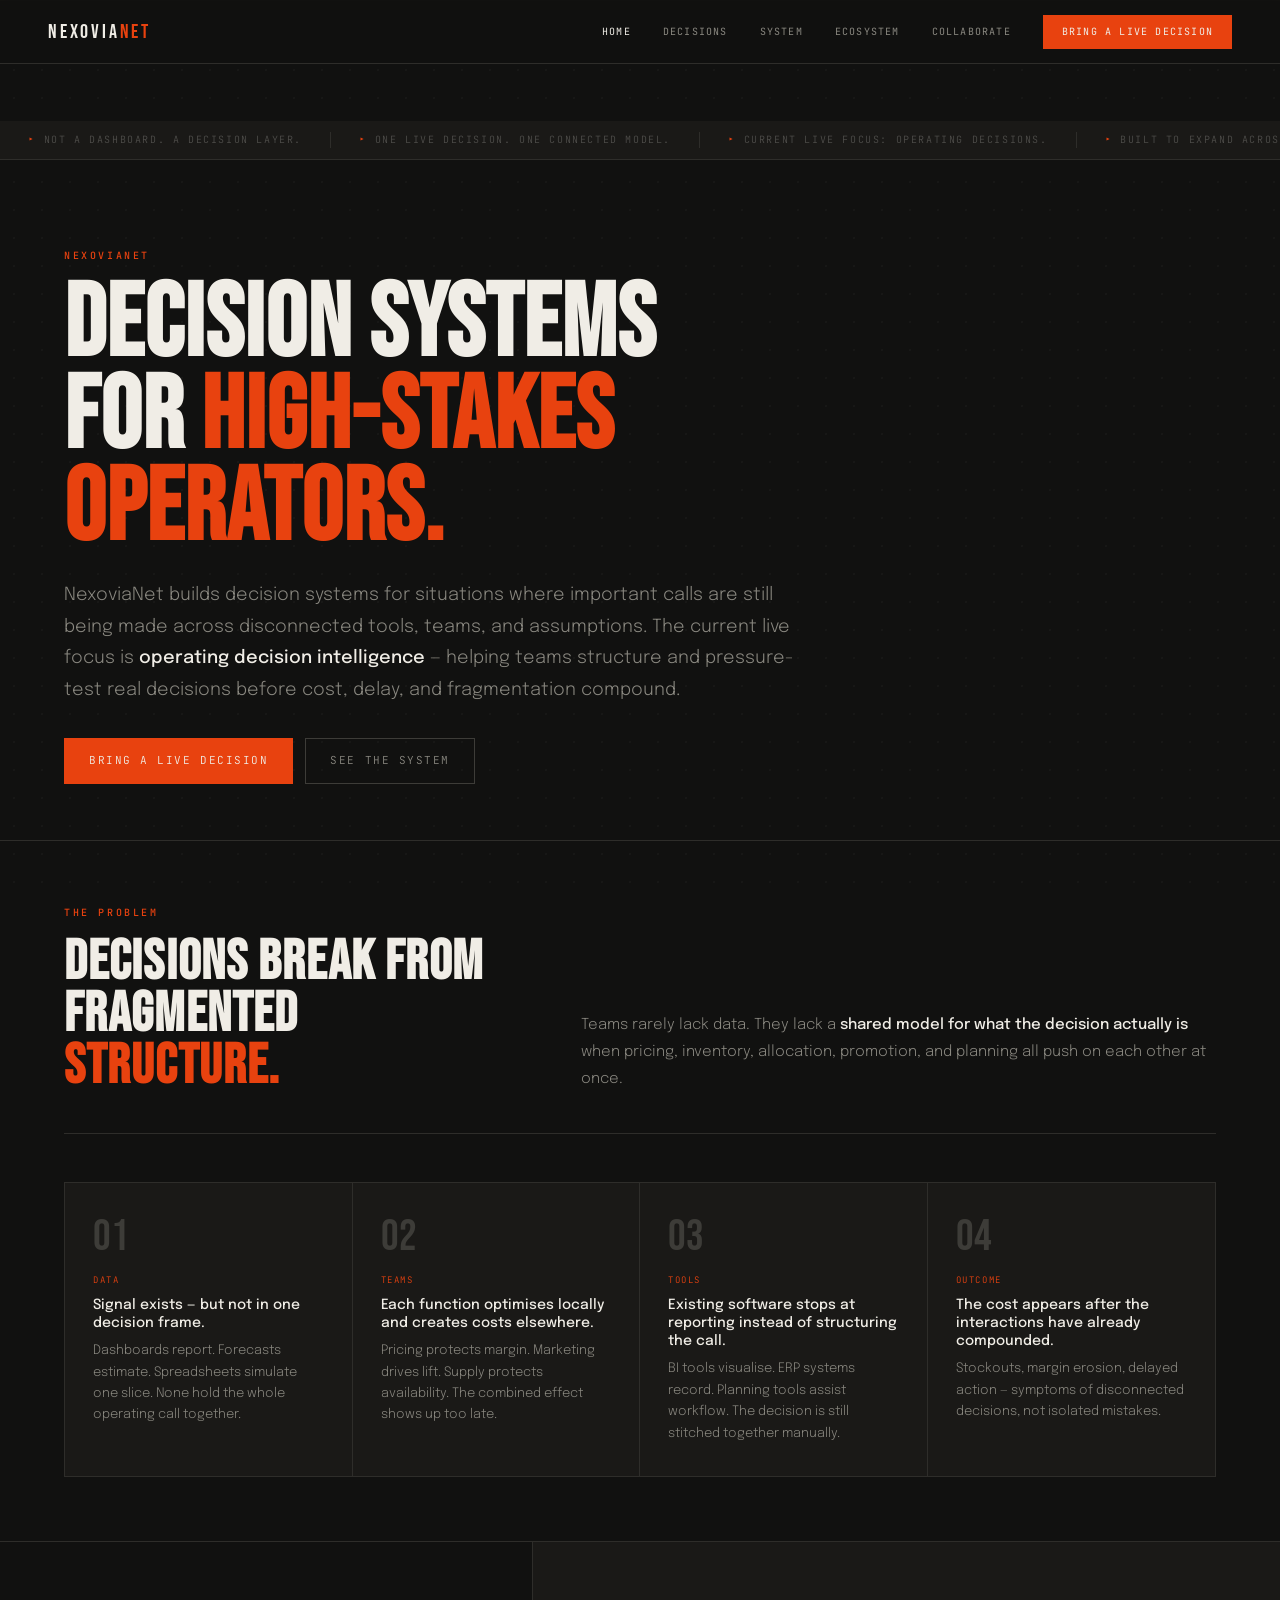
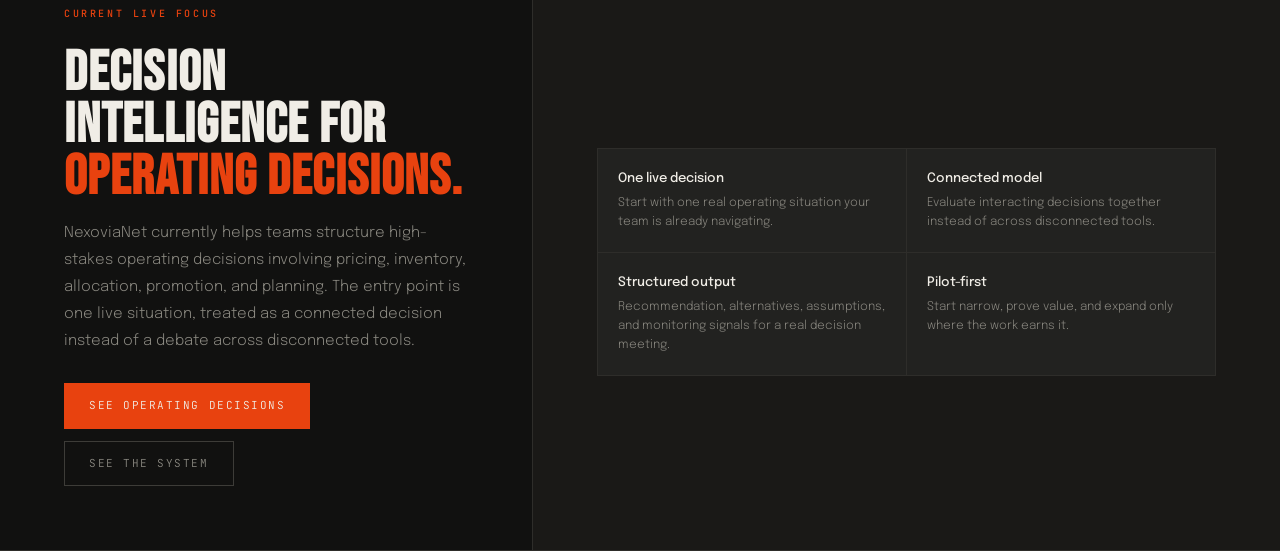
==== index.html @ 0df424db "Web 2.0 init" ====
<!DOCTYPE html>
<html lang="en">
<head>
<meta charset="UTF-8"><meta name="viewport" content="width=device-width, initial-scale=1.0">
<title>NexoviaNet — Decision Intelligence</title>
<link href="https://fonts.googleapis.com/css2?family=Bebas+Neue&family=Epilogue:ital,wght@0,300;0,400;0,500;0,700;1,300;1,400&family=JetBrains+Mono:wght@300;400;500&display=swap" rel="stylesheet">
<link rel="stylesheet" href="assets/style.css">
<style>
.route-strip {
  padding: 32px 64px;
  border-bottom: 1px solid var(--border);
  display: flex;
  align-items: center;
  justify-content: space-between;
  gap: 48px;
  background: var(--surface);
  position: relative;
  z-index: 1;
}
.route-text {
  font-size: 14px;
  color: var(--mid);
  line-height: 1.7;
  max-width: 7200px;
}
.route-text strong {
  color: var(--ink);
  font-weight: 500;
}
.focus-points-grid {
  display: grid;
  grid-template-columns: 1fr 1fr;
  gap: 0;
  border: 1px solid var(--border);
  margin-top: 32px;
}
.focus-point {
  padding: 20px 20px;
  border-right: 1px solid var(--border);
  border-bottom: 1px solid var(--border);
  background: var(--surface2);
}
.focus-point:nth-child(2n) { border-right: none; }
.focus-point:nth-last-child(-n+2) { border-bottom: none; }
.fp-title {
  font-size: 13px;
  font-weight: 500;
  color: var(--ink);
  margin-bottom: 4px;
}
.fp-desc {
  font-size: 12px;
  color: var(--mid);
  line-height: 1.6;
}
@media (max-width:1100px){
  .focus-points-grid { grid-template-columns: 1fr; }
  .focus-point { border-right:none; }
  .route-strip {
    flex-direction: column;
    align-items:flex-start;
    gap:20px;
    padding:28px 40px;
  }
}
@media (max-width:768px){
  .route-strip { padding:28px 24px; }
}
</style>
</head>
<body>
<script src="assets/shared.js"></script>

<div class="ticker"><div class="ticker-track">
  <div class="ticker-item"><span>▸</span>Not a dashboard. A decision layer.</div>
  <div class="ticker-item"><span>▸</span>One live decision. One connected model.</div>
  <div class="ticker-item"><span>▸</span>Current live focus: operating decisions.</div>
  <div class="ticker-item"><span>▸</span>Built to expand across decision surfaces over time.</div>
  <div class="ticker-item"><span>▸</span>Not a dashboard. A decision layer.</div>
  <div class="ticker-item"><span>▸</span>One live decision. One connected model.</div>
  <div class="ticker-item"><span>▸</span>Current live focus: operating decisions.</div>
  <div class="ticker-item"><span>▸</span>Built to expand across decision surfaces over time.</div>
</div></div>

<section class="page-hero">
  <div class="page-hero-body">
    <span class="eyebrow">NexoviaNet</span>
    <h1>Decision systems for <em>high-stakes operators.</em></h1>
    <p class="page-hero-sub">
      NexoviaNet builds decision systems for situations where important calls are still being made across disconnected tools, teams, and assumptions. 
      The current live focus is <strong>operating decision intelligence</strong> — helping teams structure and pressure-test real decisions before cost, delay, and fragmentation compound.
    </p>
    <div class="page-hero-actions">
      <a href="collaborate.html" class="btn-primary">Bring a Live Decision</a>
      <a href="system.html" class="btn-secondary">See the System</a>
    </div>
  </div>
</section>

<section class="section">
  <div class="section-head">
    <div>
      <span class="eyebrow">The problem</span>
      <h2 class="section-h">Decisions break from<br>fragmented <em>structure.</em></h2>
    </div>
    <p class="section-desc">
      Teams rarely lack data. They lack a <strong>shared model for what the decision actually is</strong>
      when pricing, inventory, allocation, promotion, and planning all push on each other at once.
    </p>
  </div>

  <div class="grid-4">
    <div class="grid-cell">
      <div class="cell-num">01</div>
      <div class="cell-label">Data</div>
      <div class="cell-title">Signal exists — but not in one decision frame.</div>
      <div class="cell-desc">Dashboards report. Forecasts estimate. Spreadsheets simulate one slice. None hold the whole operating call together.</div>
    </div>
    <div class="grid-cell">
      <div class="cell-num">02</div>
      <div class="cell-label">Teams</div>
      <div class="cell-title">Each function optimises locally and creates costs elsewhere.</div>
      <div class="cell-desc">Pricing protects margin. Marketing drives lift. Supply protects availability. The combined effect shows up too late.</div>
    </div>
    <div class="grid-cell">
      <div class="cell-num">03</div>
      <div class="cell-label">Tools</div>
      <div class="cell-title">Existing software stops at reporting instead of structuring the call.</div>
      <div class="cell-desc">BI tools visualise. ERP systems record. Planning tools assist workflow. The decision is still stitched together manually.</div>
    </div>
    <div class="grid-cell">
      <div class="cell-num">04</div>
      <div class="cell-label">Outcome</div>
      <div class="cell-title">The cost appears after the interactions have already compounded.</div>
      <div class="cell-desc">Stockouts, margin erosion, delayed action — symptoms of disconnected decisions, not isolated mistakes.</div>
    </div>
  </div>
</section>

<div class="split">
  <div class="split-left">
    <span class="eyebrow">Current live focus</span>
    <h2 class="section-h">Decision intelligence for<br><em>operating decisions.</em></h2>
    <p style="font-size:15px;color:var(--mid);line-height:1.8;margin-top:16px;">
      NexoviaNet currently helps teams structure high-stakes operating decisions involving pricing,
      inventory, allocation, promotion, and planning. The entry point is one live situation,
      treated as a connected decision instead of a debate across disconnected tools.
    </p>
    <div class="btn-row" style="margin-top:28px;">
      <a href="decisions.html" class="btn-primary">See Operating Decisions</a>
      <a href="system.html" class="btn-secondary">See the System</a>
    </div>
  </div>

  <div class="split-right surface">
    <div class="focus-points-grid">
      <div class="focus-point">
        <div class="fp-title">One live decision</div>
        <div class="fp-desc">Start with one real operating situation your team is already navigating.</div>
      </div>
      <div class="focus-point">
        <div class="fp-title">Connected model</div>
        <div class="fp-desc">Evaluate interacting decisions together instead of across disconnected tools.</div>
      </div>
      <div class="focus-point">
        <div class="fp-title">Structured output</div>
        <div class="fp-desc">Recommendation, alternatives, assumptions, and monitoring signals for a real decision meeting.</div>
      </div>
      <div class="focus-point">
        <div class="fp-title">Pilot-first</div>
        <div class="fp-desc">Start narrow, prove value, and expand only where the work earns it.</div>
      </div>
    </div>
  </div>
</div>

</body>
</html>
---- assets/style.css ----
/* ── NexoviaNet V6 — Unified Design System ── */
:root {
  --bg:      #111110;
  --surface: #1a1917;
  --surface2:#222220;
  --border:  #2e2d2a;
  --border2: #3d3c38;
  --ink:     #f0ede6;
  --mid:     #8a8880;
  --dim:     #4e4d4a;
  --accent:  #e8420f;
  --accent2: rgba(232,66,15,0.12);
  --green:   #4caf7d;
}
*, *::before, *::after { margin: 0; padding: 0; box-sizing: border-box; }
html { scroll-behavior: smooth; }
body { background: var(--bg); color: var(--ink); font-family: 'Epilogue', sans-serif; font-weight: 300; line-height: 1.6; -webkit-font-smoothing: antialiased; min-height: 100vh; }
a { color: inherit; text-decoration: none; }
body::before { content:''; position:fixed; inset:0; background-image: radial-gradient(circle, rgba(240,237,230,0.03) 1px, transparent 1px); background-size: 28px 28px; pointer-events:none; z-index:0; }
nav { position:fixed; top:0; left:0; right:0; z-index:100; display:flex; justify-content:space-between; align-items:center; padding:0 48px; height:64px; background:rgba(17,17,16,0.92); backdrop-filter:blur(16px); border-bottom:1px solid var(--border); }
.nav-logo { font-family:'Bebas Neue',sans-serif; font-size:20px; letter-spacing:0.14em; color:var(--ink); }
.nav-logo span { color:var(--accent); }
.nav-links { display:flex; gap:32px; align-items:center; }
.nav-links a { font-family:'JetBrains Mono',monospace; font-size:10px; font-weight:400; letter-spacing:0.12em; text-transform:uppercase; color:var(--mid); transition:color 0.15s; }
.nav-links a:hover, .nav-links a.active { color:var(--ink); }
.nav-cta { font-family:'JetBrains Mono',monospace; font-size:10px; font-weight:500; letter-spacing:0.12em; text-transform:uppercase; padding:8px 18px; background:var(--accent); color:var(--ink) !important; border:1px solid var(--accent); transition:opacity 0.15s; }
.nav-cta:hover { opacity:0.88; }
.ticker { overflow:hidden; border-bottom:1px solid var(--border); padding:11px 0; background:var(--surface); position:relative; z-index:1; margin-top:64px; }
.ticker-track { display:flex; white-space:nowrap; animation:ticker 36s linear infinite; }
.ticker-item { font-family:'JetBrains Mono',monospace; font-size:10px; letter-spacing:0.16em; text-transform:uppercase; color:var(--dim); padding:0 28px; border-right:1px solid var(--border); flex-shrink:0; }
.ticker-item span { color:var(--accent); margin-right:8px; }
@keyframes ticker { 0%{transform:translateX(0)} 100%{transform:translateX(-50%)} }
.eyebrow { font-family:'JetBrains Mono',monospace; font-size:10px; font-weight:500; letter-spacing:0.26em; text-transform:uppercase; color:var(--accent); margin-bottom:16px; display:block; }
.page-hero { min-height: calc(76vh - 64px); padding: 88px 64px 56px; border-bottom:1px solid var(--border); position:relative; z-index:1; display:flex; align-items:flex-end; }
.page-hero-body { max-width: 980px; }
.page-hero h1 { font-family:'Bebas Neue',sans-serif; font-size:clamp(56px, 8vw, 108px); line-height:0.9; letter-spacing:0.01em; color:var(--ink); max-width:16ch; margin-bottom:24px; }
.page-hero h1 em { font-style:normal; color:var(--accent); }
.page-hero-sub { font-size:clamp(15px, 1.55vw, 18px); color:var(--mid); line-height:1.75; max-width:760px; font-weight:300; }
.page-hero-sub strong { color:var(--ink); font-weight:500; }
.page-hero-actions { margin-top:32px; display:flex; gap:12px; flex-wrap:wrap; }
.split { display:grid; grid-template-columns:5fr 7fr; border-bottom:1px solid var(--border); position:relative; z-index:1; }
.split-left { padding:64px; border-right:1px solid var(--border); display:flex; flex-direction:column; justify-content:center; }
.split-right { padding:64px; display:flex; flex-direction:column; justify-content:center; }
.split-right.surface, .section.surface, .grid-cell { background:var(--surface); }
.section { padding:64px; border-bottom:1px solid var(--border); position:relative; z-index:1; }
.section-head { display:grid; grid-template-columns:5fr 7fr; gap:64px; margin-bottom:48px; padding-bottom:40px; border-bottom:1px solid var(--border); align-items:end; }
.section-h { font-family:'Bebas Neue',sans-serif; font-size:clamp(34px,4.5vw,56px); line-height:0.93; letter-spacing:0.02em; margin-top:10px; }
.section-h em { color:var(--accent); font-style:normal; }
.section-desc { font-size:15px; color:var(--mid); line-height:1.8; }
.section-desc strong { color:var(--ink); font-weight:500; }
.grid-3, .grid-4, .grid-2 { border:1px solid var(--border); }
.grid-3 { display:grid; grid-template-columns:repeat(3,1fr); }
.grid-4 { display:grid; grid-template-columns:repeat(4,1fr); }
.grid-2 { display:grid; grid-template-columns:repeat(2,1fr); }
.grid-cell { padding:32px 28px; border-right:1px solid var(--border); border-bottom:1px solid var(--border); position:relative; overflow:hidden; }
.grid-cell:last-child { border-right:none; }
.grid-3 .grid-cell:nth-last-child(-n+3), .grid-4 .grid-cell:nth-last-child(-n+4), .grid-2 .grid-cell:nth-last-child(-n+2) { border-bottom:none; }
.grid-3 .grid-cell:nth-child(3n), .grid-4 .grid-cell:nth-child(4n), .grid-2 .grid-cell:nth-child(2n) { border-right:none; }
.grid-cell::before { content:''; position:absolute; top:0; left:0; right:0; height:1px; background:var(--accent); transform:scaleX(0); transform-origin:left; transition:transform 0.22s ease; }
.grid-cell:hover::before { transform:scaleX(1); }
.cell-num { font-family:'Bebas Neue',sans-serif; font-size:44px; color:var(--border2); line-height:1; margin-bottom:14px; }
.cell-label { font-family:'JetBrains Mono',monospace; font-size:9px; letter-spacing:0.18em; text-transform:uppercase; color:var(--accent); margin-bottom:8px; }
.cell-title { font-size:14px; font-weight:500; line-height:1.3; margin-bottom:8px; }
.cell-desc { font-size:13px; color:var(--mid); line-height:1.65; }
.item-list { display:flex; flex-direction:column; }
.item { padding:14px 0; border-bottom:1px solid var(--border); display:grid; grid-template-columns:20px 1fr; gap:12px; font-size:14px; color:var(--mid); line-height:1.65; }
.item:last-child { border-bottom:none; }
.item-mark { font-family:'JetBrains Mono',monospace; font-size:10px; padding-top:2px; }
.item-mark.num, .item-mark.cross { color:rgba(232,66,15,0.5); }
.item-mark.check { color:var(--green); }
.item strong { color:var(--ink); font-weight:500; }
.stat-row { display:grid; grid-template-columns:repeat(3,1fr); border:1px solid var(--border); background:var(--surface); margin-bottom:32px; }
.stat-cell { padding:24px 20px; border-right:1px solid var(--border); text-align:center; }
.stat-cell:last-child { border-right:none; }
.stat-n { font-family:'Bebas Neue',sans-serif; font-size:40px; line-height:1; margin-bottom:4px; }
.stat-l { font-family:'JetBrains Mono',monospace; font-size:9px; letter-spacing:0.14em; text-transform:uppercase; color:var(--mid); }
.btn-primary { font-family:'JetBrains Mono',monospace; font-size:11px; letter-spacing:0.14em; text-transform:uppercase; padding:13px 24px; display:inline-block; cursor:pointer; background:var(--accent); color:var(--ink); border:1px solid var(--accent); transition:opacity 0.15s; }
.btn-primary:hover { opacity:0.88; }
.btn-secondary { font-family:'JetBrains Mono',monospace; font-size:11px; letter-spacing:0.14em; text-transform:uppercase; padding:13px 24px; display:inline-block; cursor:pointer; background:transparent; color:var(--mid); border:1px solid var(--border2); transition:color 0.15s,border-color 0.15s; }
.btn-secondary:hover { color:var(--ink); border-color:var(--ink); }
.btn-row { display:flex; gap:12px; flex-wrap:wrap; align-items:center; }
.tag { font-family:'JetBrains Mono',monospace; font-size:9px; font-weight:500; letter-spacing:0.08em; padding:3px 8px; background:var(--accent2); color:var(--accent); border:1px solid rgba(232,66,15,0.2); display:inline-block; }
.tag-row { display:flex; gap:5px; flex-wrap:wrap; }
.cta-bar { display:grid; grid-template-columns:1fr auto; gap:48px; align-items:center; padding:64px; border-top:1px solid var(--border); position:relative; z-index:1; background:var(--surface); }
.cta-bar-h { font-family:'Bebas Neue',sans-serif; font-size:clamp(30px,4vw,52px); line-height:0.93; letter-spacing:0.02em; }
.cta-bar-h em { color:var(--accent); font-style:normal; }
.cta-bar-body { display:flex; flex-direction:column; gap:10px; flex-shrink:0; }
footer { padding:20px 64px; border-top:1px solid var(--border); display:flex; justify-content:space-between; align-items:center; background:var(--bg); position:relative; z-index:1; }
.footer-left { display:flex; gap:24px; align-items:center; }
.footer-left a, .footer-right { font-family:'JetBrains Mono',monospace; font-size:10px; letter-spacing:0.1em; text-transform:uppercase; color:var(--dim); transition:color 0.15s; }
.footer-left a:hover { color:var(--mid); }
.footer-right { color:var(--dim); }
@media (max-width:1100px){
  nav { padding:0 32px; }
  .page-hero { padding:80px 40px 48px; min-height:calc(74vh - 64px); }
  .section, .cta-bar { padding:48px 40px; }
  .split { grid-template-columns:1fr; }
  .split-left { border-right:none; border-bottom:1px solid var(--border); }
  .section-head { grid-template-columns:1fr; gap:20px; }
  .grid-3 { grid-template-columns:1fr 1fr; }
  .grid-3 .grid-cell:nth-child(3n) { border-right:1px solid var(--border); }
  .grid-3 .grid-cell:nth-child(2n) { border-right:none; }
  .grid-3 .grid-cell:nth-last-child(-n+3) { border-bottom:1px solid var(--border); }
  .grid-3 .grid-cell:nth-last-child(-n+2) { border-bottom:none; }
  .grid-4 { grid-template-columns:1fr 1fr; }
  .grid-4 .grid-cell:nth-child(4n) { border-right:1px solid var(--border); }
  .grid-4 .grid-cell:nth-child(2n) { border-right:none; }
  .grid-4 .grid-cell:nth-last-child(-n+4) { border-bottom:1px solid var(--border); }
  .grid-4 .grid-cell:nth-last-child(-n+2) { border-bottom:none; }
  .stat-row { grid-template-columns:1fr; }
  .stat-cell { border-right:none; border-bottom:1px solid var(--border); }
  .stat-cell:last-child { border-bottom:none; }
  .cta-bar { grid-template-columns:1fr; }
  .cta-bar-body { flex-direction:row; }
}
@media (max-width:768px){
  nav { padding:0 20px; }
  .nav-links a:not(.nav-cta) { display:none; }
  .page-hero { padding:72px 24px 40px; min-height:calc(72vh - 64px); }
  .section, .split-left, .split-right, .cta-bar { padding:40px 24px; }
  .grid-3, .grid-4, .grid-2 { grid-template-columns:1fr; }
  .grid-cell { border-right:none !important; border-bottom:1px solid var(--border) !important; }
  .grid-cell:last-child { border-bottom:none !important; }
  footer { flex-direction:column; gap:12px; text-align:center; padding:20px 24px; }
  .footer-left { flex-wrap:wrap; justify-content:center; gap:16px; }
}
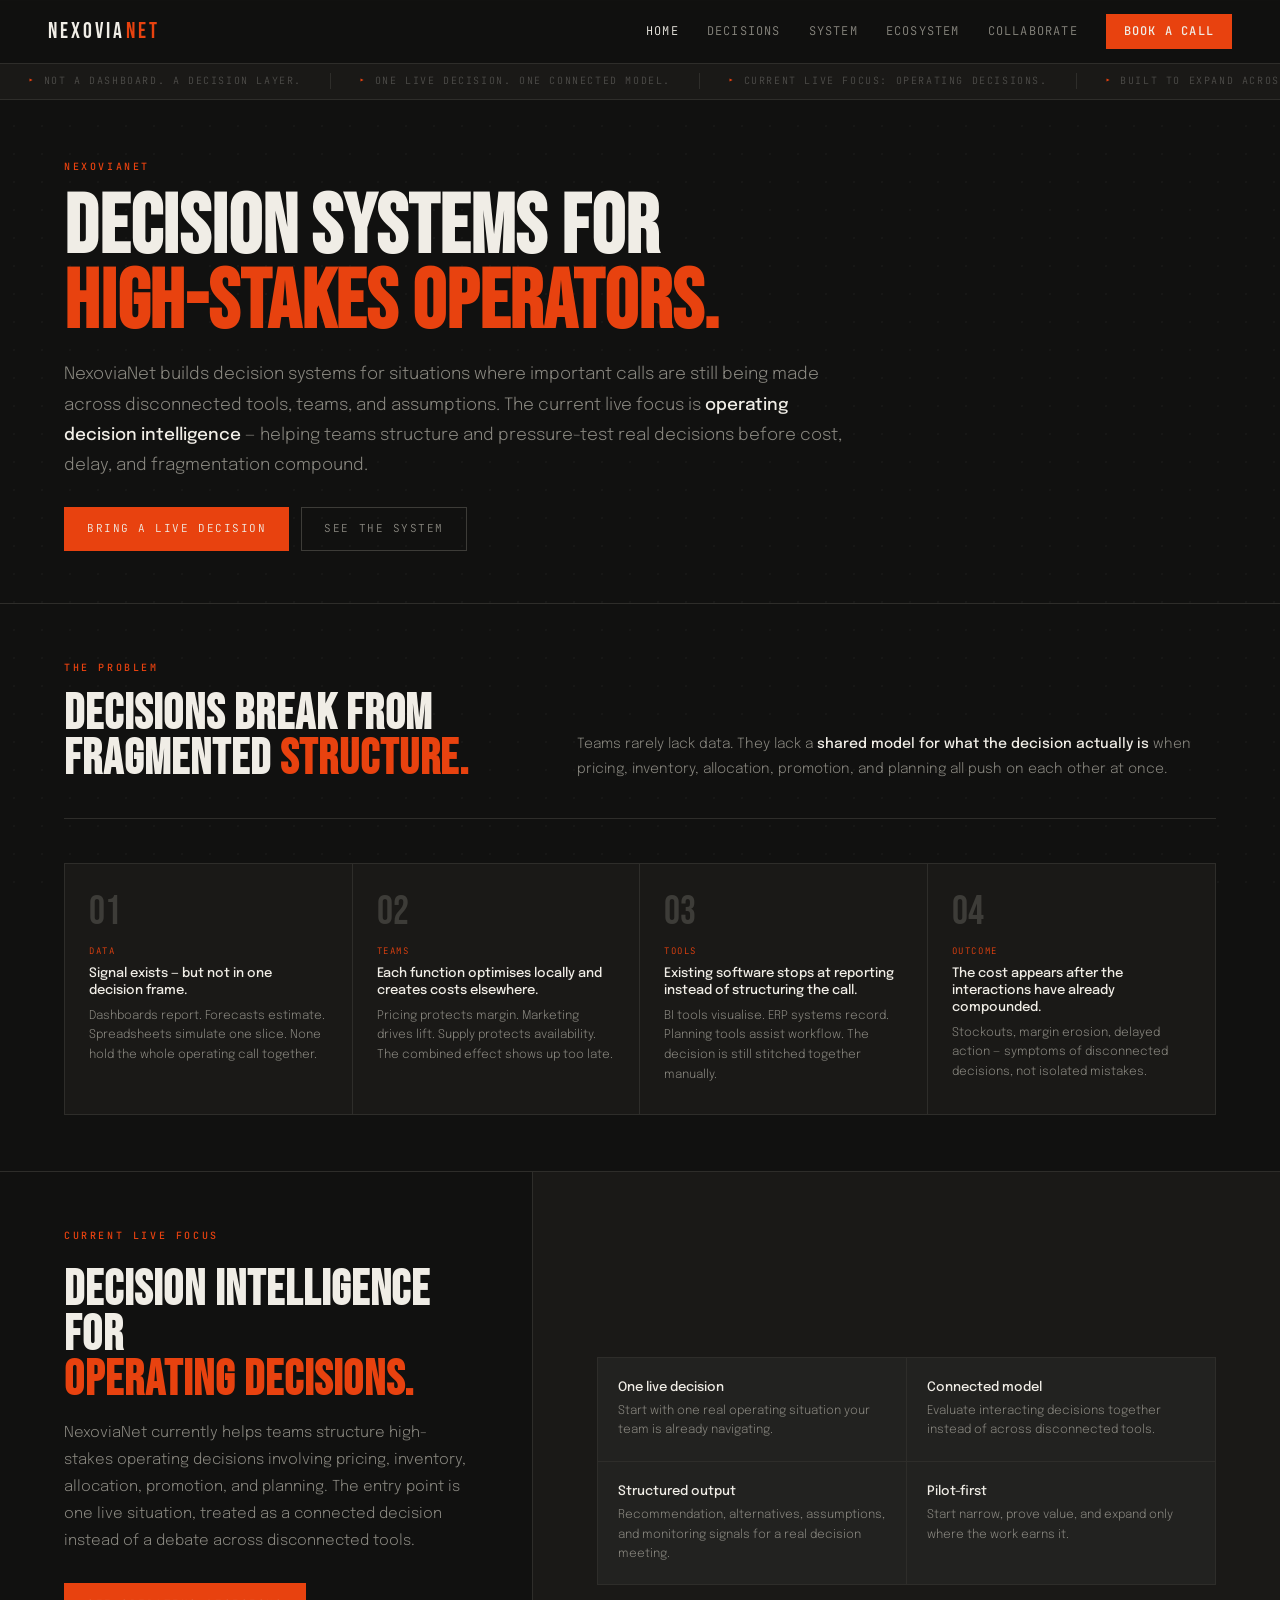
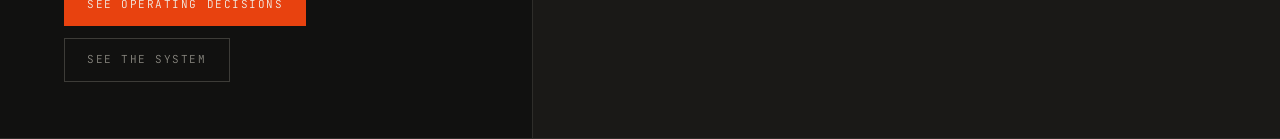
==== commit 7d213ec5: "W2-hero and menu issue" ====
--- a/index.html
+++ b/index.html
@@ -21,7 +21,7 @@
   font-size: 14px;
   color: var(--mid);
   line-height: 1.7;
-  max-width: 7200px;
+  max-width: 720px;
 }
 .route-text strong {
   color: var(--ink);
@@ -66,6 +66,7 @@
 @media (max-width:768px){
   .route-strip { padding:28px 24px; }
 }
+
 </style>
 </head>
 <body>
@@ -85,7 +86,7 @@
 <section class="page-hero">
   <div class="page-hero-body">
     <span class="eyebrow">NexoviaNet</span>
-    <h1>Decision systems for <em>high-stakes operators.</em></h1>
+    <h1>Decision systems for <br> <em>high-stakes operators.</em></h1>
     <p class="page-hero-sub">
       NexoviaNet builds decision systems for situations where important calls are still being made across disconnected tools, teams, and assumptions. 
       The current live focus is <strong>operating decision intelligence</strong> — helping teams structure and pressure-test real decisions before cost, delay, and fragmentation compound.
--- a/assets/style.css
+++ b/assets/style.css
@@ -1,4 +1,4 @@
-/* ── NexoviaNet V6 — Unified Design System ── */
+/* ── NexoviaNet — Unified Design System V3 ── */
 :root {
   --bg:      #111110;
   --surface: #1a1917;
@@ -11,116 +11,360 @@
   --accent:  #e8420f;
   --accent2: rgba(232,66,15,0.12);
   --green:   #4caf7d;
-}
+  --nav-h:   64px;
+}
+
 *, *::before, *::after { margin: 0; padding: 0; box-sizing: border-box; }
 html { scroll-behavior: smooth; }
-body { background: var(--bg); color: var(--ink); font-family: 'Epilogue', sans-serif; font-weight: 300; line-height: 1.6; -webkit-font-smoothing: antialiased; min-height: 100vh; }
+body {
+  background: var(--bg); color: var(--ink);
+  font-family: 'Epilogue', sans-serif;
+  font-weight: 300; line-height: 1.6;
+  -webkit-font-smoothing: antialiased; min-height: 100vh;
+}
 a { color: inherit; text-decoration: none; }
-body::before { content:''; position:fixed; inset:0; background-image: radial-gradient(circle, rgba(240,237,230,0.03) 1px, transparent 1px); background-size: 28px 28px; pointer-events:none; z-index:0; }
-nav { position:fixed; top:0; left:0; right:0; z-index:100; display:flex; justify-content:space-between; align-items:center; padding:0 48px; height:64px; background:rgba(17,17,16,0.92); backdrop-filter:blur(16px); border-bottom:1px solid var(--border); }
-.nav-logo { font-family:'Bebas Neue',sans-serif; font-size:20px; letter-spacing:0.14em; color:var(--ink); }
-.nav-logo span { color:var(--accent); }
-.nav-links { display:flex; gap:32px; align-items:center; }
-.nav-links a { font-family:'JetBrains Mono',monospace; font-size:10px; font-weight:400; letter-spacing:0.12em; text-transform:uppercase; color:var(--mid); transition:color 0.15s; }
-.nav-links a:hover, .nav-links a.active { color:var(--ink); }
-.nav-cta { font-family:'JetBrains Mono',monospace; font-size:10px; font-weight:500; letter-spacing:0.12em; text-transform:uppercase; padding:8px 18px; background:var(--accent); color:var(--ink) !important; border:1px solid var(--accent); transition:opacity 0.15s; }
-.nav-cta:hover { opacity:0.88; }
-.ticker { overflow:hidden; border-bottom:1px solid var(--border); padding:11px 0; background:var(--surface); position:relative; z-index:1; margin-top:64px; }
-.ticker-track { display:flex; white-space:nowrap; animation:ticker 36s linear infinite; }
-.ticker-item { font-family:'JetBrains Mono',monospace; font-size:10px; letter-spacing:0.16em; text-transform:uppercase; color:var(--dim); padding:0 28px; border-right:1px solid var(--border); flex-shrink:0; }
-.ticker-item span { color:var(--accent); margin-right:8px; }
+body::before {
+  content: ''; position: fixed; inset: 0;
+  background-image: radial-gradient(circle, rgba(240,237,230,0.03) 1px, transparent 1px);
+  background-size: 28px 28px; pointer-events: none; z-index: 0;
+}
+
+/* ────────────────────────────────────────────
+   NAV — fixed height, single line always
+   Mobile: logo + burger only, drawer slides in
+──────────────────────────────────────────── */
+nav {
+  position: fixed; top: 0; left: 0; right: 0; z-index: 200;
+  height: var(--nav-h);
+  display: flex; justify-content: space-between; align-items: center;
+  padding: 0 48px;
+  background: rgba(17,17,16,0.96);
+  backdrop-filter: blur(16px);
+  border-bottom: 1px solid var(--border);
+}
+.nav-logo {
+  font-family: 'Bebas Neue', sans-serif;
+  font-size: 22px; letter-spacing: 0.14em; color: var(--ink);
+  flex-shrink: 0; z-index: 201;
+}
+.nav-logo span { color: var(--accent); }
+
+/* Desktop nav links */
+.nav-main {
+  display: flex; gap: 28px; align-items: center;
+}
+.nav-main a {
+  font-family: 'JetBrains Mono', monospace;
+  font-size: 12px; letter-spacing: 0.1em; text-transform: uppercase;
+  color: var(--mid); transition: color 0.15s; white-space: nowrap;
+}
+.nav-main a:hover, .nav-main a.active { color: var(--ink); }
+.nav-cta {
+  font-family: 'JetBrains Mono', monospace;
+  font-size: 10px; font-weight: 500;
+  letter-spacing: 0.12em; text-transform: uppercase;
+  padding: 8px 18px;
+  background: var(--accent); color: var(--ink) !important;
+  border: none; transition: opacity 0.15s; white-space: nowrap;
+}
+.nav-cta:hover { opacity: 0.86; }
+
+/* Hamburger button — hidden on desktop */
+.nav-burger {
+  display: none;
+  flex-direction: column; justify-content: center; align-items: center;
+  gap: 5px; width: 36px; height: 36px; cursor: pointer;
+  background: transparent; border: none; padding: 4px;
+  z-index: 201;
+}
+.nav-burger span {
+  display: block; width: 22px; height: 1.5px;
+  background: var(--ink); transition: all 0.22s ease;
+  transform-origin: center;
+}
+.nav-burger.open span:nth-child(1) { transform: translateY(6.5px) rotate(45deg); }
+.nav-burger.open span:nth-child(2) { opacity: 0; transform: scaleX(0); }
+.nav-burger.open span:nth-child(3) { transform: translateY(-6.5px) rotate(-45deg); }
+
+/* Mobile drawer */
+.nav-drawer {
+  display: none;
+  position: fixed; top: var(--nav-h); left: 0; right: 0; bottom: 0;
+  background: rgba(17,17,16,0.98);
+  z-index: 199;
+  flex-direction: column;
+  padding: 32px 24px;
+  gap: 0;
+  overflow-y: auto;
+  border-top: 1px solid var(--border);
+  transform: translateY(-8px); opacity: 0;
+  transition: opacity 0.2s ease, transform 0.2s ease;
+}
+.nav-drawer.open {
+  display: flex; opacity: 1; transform: translateY(0);
+}
+.nav-drawer a {
+  font-family: 'JetBrains Mono', monospace;
+  font-size: 13px; letter-spacing: 0.1em; text-transform: uppercase;
+  color: var(--mid); padding: 18px 0;
+  border-bottom: 1px solid var(--border);
+  transition: color 0.15s;
+}
+.nav-drawer a:last-child { border-bottom: none; }
+.nav-drawer a:hover, .nav-drawer a.active { color: var(--ink); }
+.nav-drawer .drawer-cta {
+  margin-top: 28px; padding: 14px 0;
+  background: var(--accent); color: var(--ink) !important;
+  text-align: center; border: none; border-bottom: none;
+  font-size: 12px; letter-spacing: 0.14em;
+}
+
+/* ── TICKER ── */
+.ticker {
+  overflow: hidden; border-bottom: 1px solid var(--border);
+  padding: 10px 0; background: var(--surface);
+  position: relative; z-index: 1;
+  margin-top: 10px;
+  /* var(--nav-h) */
+}
+.ticker-track { display: flex; white-space: nowrap; animation: ticker 36s linear infinite; }
+.ticker-item {
+  font-family: 'JetBrains Mono', monospace;
+  font-size: 10px; letter-spacing: 0.16em; text-transform: uppercase;
+  color: var(--dim); padding: 0 28px;
+  border-right: 1px solid var(--border); flex-shrink: 0;
+}
+.ticker-item span { color: var(--accent); margin-right: 8px; }
 @keyframes ticker { 0%{transform:translateX(0)} 100%{transform:translateX(-50%)} }
-.eyebrow { font-family:'JetBrains Mono',monospace; font-size:10px; font-weight:500; letter-spacing:0.26em; text-transform:uppercase; color:var(--accent); margin-bottom:16px; display:block; }
-.page-hero { min-height: calc(76vh - 64px); padding: 88px 64px 56px; border-bottom:1px solid var(--border); position:relative; z-index:1; display:flex; align-items:flex-end; }
-.page-hero-body { max-width: 980px; }
-.page-hero h1 { font-family:'Bebas Neue',sans-serif; font-size:clamp(56px, 8vw, 108px); line-height:0.9; letter-spacing:0.01em; color:var(--ink); max-width:16ch; margin-bottom:24px; }
-.page-hero h1 em { font-style:normal; color:var(--accent); }
-.page-hero-sub { font-size:clamp(15px, 1.55vw, 18px); color:var(--mid); line-height:1.75; max-width:760px; font-weight:300; }
-.page-hero-sub strong { color:var(--ink); font-weight:500; }
-.page-hero-actions { margin-top:32px; display:flex; gap:12px; flex-wrap:wrap; }
-.split { display:grid; grid-template-columns:5fr 7fr; border-bottom:1px solid var(--border); position:relative; z-index:1; }
-.split-left { padding:64px; border-right:1px solid var(--border); display:flex; flex-direction:column; justify-content:center; }
-.split-right { padding:64px; display:flex; flex-direction:column; justify-content:center; }
-.split-right.surface, .section.surface, .grid-cell { background:var(--surface); }
-.section { padding:64px; border-bottom:1px solid var(--border); position:relative; z-index:1; }
-.section-head { display:grid; grid-template-columns:5fr 7fr; gap:64px; margin-bottom:48px; padding-bottom:40px; border-bottom:1px solid var(--border); align-items:end; }
-.section-h { font-family:'Bebas Neue',sans-serif; font-size:clamp(34px,4.5vw,56px); line-height:0.93; letter-spacing:0.02em; margin-top:10px; }
-.section-h em { color:var(--accent); font-style:normal; }
-.section-desc { font-size:15px; color:var(--mid); line-height:1.8; }
-.section-desc strong { color:var(--ink); font-weight:500; }
-.grid-3, .grid-4, .grid-2 { border:1px solid var(--border); }
-.grid-3 { display:grid; grid-template-columns:repeat(3,1fr); }
-.grid-4 { display:grid; grid-template-columns:repeat(4,1fr); }
-.grid-2 { display:grid; grid-template-columns:repeat(2,1fr); }
-.grid-cell { padding:32px 28px; border-right:1px solid var(--border); border-bottom:1px solid var(--border); position:relative; overflow:hidden; }
-.grid-cell:last-child { border-right:none; }
-.grid-3 .grid-cell:nth-last-child(-n+3), .grid-4 .grid-cell:nth-last-child(-n+4), .grid-2 .grid-cell:nth-last-child(-n+2) { border-bottom:none; }
-.grid-3 .grid-cell:nth-child(3n), .grid-4 .grid-cell:nth-child(4n), .grid-2 .grid-cell:nth-child(2n) { border-right:none; }
-.grid-cell::before { content:''; position:absolute; top:0; left:0; right:0; height:1px; background:var(--accent); transform:scaleX(0); transform-origin:left; transition:transform 0.22s ease; }
-.grid-cell:hover::before { transform:scaleX(1); }
-.cell-num { font-family:'Bebas Neue',sans-serif; font-size:44px; color:var(--border2); line-height:1; margin-bottom:14px; }
-.cell-label { font-family:'JetBrains Mono',monospace; font-size:9px; letter-spacing:0.18em; text-transform:uppercase; color:var(--accent); margin-bottom:8px; }
-.cell-title { font-size:14px; font-weight:500; line-height:1.3; margin-bottom:8px; }
-.cell-desc { font-size:13px; color:var(--mid); line-height:1.65; }
-.item-list { display:flex; flex-direction:column; }
-.item { padding:14px 0; border-bottom:1px solid var(--border); display:grid; grid-template-columns:20px 1fr; gap:12px; font-size:14px; color:var(--mid); line-height:1.65; }
-.item:last-child { border-bottom:none; }
-.item-mark { font-family:'JetBrains Mono',monospace; font-size:10px; padding-top:2px; }
-.item-mark.num, .item-mark.cross { color:rgba(232,66,15,0.5); }
-.item-mark.check { color:var(--green); }
-.item strong { color:var(--ink); font-weight:500; }
-.stat-row { display:grid; grid-template-columns:repeat(3,1fr); border:1px solid var(--border); background:var(--surface); margin-bottom:32px; }
-.stat-cell { padding:24px 20px; border-right:1px solid var(--border); text-align:center; }
-.stat-cell:last-child { border-right:none; }
-.stat-n { font-family:'Bebas Neue',sans-serif; font-size:40px; line-height:1; margin-bottom:4px; }
-.stat-l { font-family:'JetBrains Mono',monospace; font-size:9px; letter-spacing:0.14em; text-transform:uppercase; color:var(--mid); }
-.btn-primary { font-family:'JetBrains Mono',monospace; font-size:11px; letter-spacing:0.14em; text-transform:uppercase; padding:13px 24px; display:inline-block; cursor:pointer; background:var(--accent); color:var(--ink); border:1px solid var(--accent); transition:opacity 0.15s; }
-.btn-primary:hover { opacity:0.88; }
-.btn-secondary { font-family:'JetBrains Mono',monospace; font-size:11px; letter-spacing:0.14em; text-transform:uppercase; padding:13px 24px; display:inline-block; cursor:pointer; background:transparent; color:var(--mid); border:1px solid var(--border2); transition:color 0.15s,border-color 0.15s; }
-.btn-secondary:hover { color:var(--ink); border-color:var(--ink); }
-.btn-row { display:flex; gap:12px; flex-wrap:wrap; align-items:center; }
-.tag { font-family:'JetBrains Mono',monospace; font-size:9px; font-weight:500; letter-spacing:0.08em; padding:3px 8px; background:var(--accent2); color:var(--accent); border:1px solid rgba(232,66,15,0.2); display:inline-block; }
-.tag-row { display:flex; gap:5px; flex-wrap:wrap; }
-.cta-bar { display:grid; grid-template-columns:1fr auto; gap:48px; align-items:center; padding:64px; border-top:1px solid var(--border); position:relative; z-index:1; background:var(--surface); }
-.cta-bar-h { font-family:'Bebas Neue',sans-serif; font-size:clamp(30px,4vw,52px); line-height:0.93; letter-spacing:0.02em; }
-.cta-bar-h em { color:var(--accent); font-style:normal; }
-.cta-bar-body { display:flex; flex-direction:column; gap:10px; flex-shrink:0; }
-footer { padding:20px 64px; border-top:1px solid var(--border); display:flex; justify-content:space-between; align-items:center; background:var(--bg); position:relative; z-index:1; }
-.footer-left { display:flex; gap:24px; align-items:center; }
-.footer-left a, .footer-right { font-family:'JetBrains Mono',monospace; font-size:10px; letter-spacing:0.1em; text-transform:uppercase; color:var(--dim); transition:color 0.15s; }
-.footer-left a:hover { color:var(--mid); }
-.footer-right { color:var(--dim); }
-@media (max-width:1100px){
-  nav { padding:0 32px; }
-  .page-hero { padding:80px 40px 48px; min-height:calc(74vh - 64px); }
-  .section, .cta-bar { padding:48px 40px; }
-  .split { grid-template-columns:1fr; }
-  .split-left { border-right:none; border-bottom:1px solid var(--border); }
-  .section-head { grid-template-columns:1fr; gap:20px; }
-  .grid-3 { grid-template-columns:1fr 1fr; }
-  .grid-3 .grid-cell:nth-child(3n) { border-right:1px solid var(--border); }
-  .grid-3 .grid-cell:nth-child(2n) { border-right:none; }
-  .grid-3 .grid-cell:nth-last-child(-n+3) { border-bottom:1px solid var(--border); }
-  .grid-3 .grid-cell:nth-last-child(-n+2) { border-bottom:none; }
-  .grid-4 { grid-template-columns:1fr 1fr; }
-  .grid-4 .grid-cell:nth-child(4n) { border-right:1px solid var(--border); }
-  .grid-4 .grid-cell:nth-child(2n) { border-right:none; }
-  .grid-4 .grid-cell:nth-last-child(-n+4) { border-bottom:1px solid var(--border); }
-  .grid-4 .grid-cell:nth-last-child(-n+2) { border-bottom:none; }
-  .stat-row { grid-template-columns:1fr; }
-  .stat-cell { border-right:none; border-bottom:1px solid var(--border); }
-  .stat-cell:last-child { border-bottom:none; }
-  .cta-bar { grid-template-columns:1fr; }
-  .cta-bar-body { flex-direction:row; }
-}
-@media (max-width:768px){
-  nav { padding:0 20px; }
-  .nav-links a:not(.nav-cta) { display:none; }
-  .page-hero { padding:72px 24px 40px; min-height:calc(72vh - 64px); }
-  .section, .split-left, .split-right, .cta-bar { padding:40px 24px; }
-  .grid-3, .grid-4, .grid-2 { grid-template-columns:1fr; }
-  .grid-cell { border-right:none !important; border-bottom:1px solid var(--border) !important; }
-  .grid-cell:last-child { border-bottom:none !important; }
-  footer { flex-direction:column; gap:12px; text-align:center; padding:20px 24px; }
-  .footer-left { flex-wrap:wrap; justify-content:center; gap:16px; }
-}
+
+/* ── TYPOGRAPHY ── */
+.eyebrow {
+  font-family: 'JetBrains Mono', monospace;
+  font-size: 10px; font-weight: 500;
+  letter-spacing: 0.26em; text-transform: uppercase;
+  color: var(--accent); margin-bottom: 16px; display: block;
+}
+
+/* ────────────────────────────────────────────
+   PAGE HERO — FIXED HEIGHT across all pages
+   Every page hero is exactly the same height.
+   Content is bottom-anchored inside that fixed box.
+   The height is set once here and NEVER overridden
+   by page-specific styles.
+──────────────────────────────────────────── */
+.page-hero {
+  height: 56vh;           /* fixed — same on every page */
+  min-height: 400px;      /* floor for very short viewports */
+  max-height: 600px;      /* ceiling for very tall viewports */
+  padding: 5px 64px 52px;
+  border-bottom: 1px solid var(--border);
+  position: relative; z-index: 1;
+  display: flex; align-items: flex-end;  /* content anchors to bottom */
+}
+.page-hero-body { width: 100%; }
+.page-hero h1 {
+  font-family: 'Bebas Neue', sans-serif;
+  font-size: clamp(48px, 6.5vw, 92px);
+  line-height: 0.9; letter-spacing: 0.01em;
+  color: var(--ink); max-width: 900px;
+  /* 18ch; */
+  margin-bottom: 20px;
+}
+.page-hero h1 em { font-style: normal; color: var(--accent); }
+.page-hero-sub {
+  font-size: clamp(14px, 1.4vw, 17px);
+  color: var(--mid); line-height: 1.78;
+  max-width: 800px; font-weight: 300;
+}
+.page-hero-sub strong { color: var(--ink); font-weight: 500; }
+.page-hero-actions { margin-top: 26px; display: flex; gap: 12px; flex-wrap: wrap; }
+
+/* ── SPLIT ── */
+.split {
+  display: grid; grid-template-columns: 5fr 7fr;
+  border-bottom: 1px solid var(--border); position: relative; z-index: 1;
+}
+.split-left {
+  padding: 56px 64px; border-right: 1px solid var(--border);
+  display: flex; flex-direction: column; justify-content: center;
+}
+.split-right {
+  padding: 56px 64px;
+  display: flex; flex-direction: column; justify-content: center;
+}
+.split-right.surface { background: var(--surface); }
+
+/* ── SECTION ── */
+.section { padding: 56px 64px; border-bottom: 1px solid var(--border); position: relative; z-index: 1; }
+.section.surface { background: var(--surface); }
+.section-head {
+  display: grid; grid-template-columns: 5fr 7fr;
+  gap: 56px; margin-bottom: 44px; padding-bottom: 36px;
+  border-bottom: 1px solid var(--border); align-items: end;
+}
+.section-h { font-family: 'Bebas Neue', sans-serif; font-size: clamp(30px, 3.8vw, 50px); line-height: 0.93; letter-spacing: 0.02em; margin-top: 8px; }
+.section-h em { color: var(--accent); font-style: normal; }
+.section-desc { font-size: 14px; color: var(--mid); line-height: 1.8; }
+.section-desc strong { color: var(--ink); font-weight: 500; }
+
+/* ── GRIDS ── */
+.grid-2 { display: grid; grid-template-columns: repeat(2,1fr); border: 1px solid var(--border); }
+.grid-3 { display: grid; grid-template-columns: repeat(3,1fr); border: 1px solid var(--border); }
+.grid-4 { display: grid; grid-template-columns: repeat(4,1fr); border: 1px solid var(--border); }
+.grid-cell {
+  padding: 28px 24px;
+  border-right: 1px solid var(--border); border-bottom: 1px solid var(--border);
+  background: var(--surface); position: relative; overflow: hidden;
+}
+.grid-cell:last-child { border-right: none; }
+.grid-2 .grid-cell:nth-child(2n)        { border-right: none; }
+.grid-3 .grid-cell:nth-child(3n)        { border-right: none; }
+.grid-4 .grid-cell:nth-child(4n)        { border-right: none; }
+.grid-2 .grid-cell:nth-last-child(-n+2) { border-bottom: none; }
+.grid-3 .grid-cell:nth-last-child(-n+3) { border-bottom: none; }
+.grid-4 .grid-cell:nth-last-child(-n+4) { border-bottom: none; }
+.grid-cell::before {
+  content: ''; position: absolute; top: 0; left: 0; right: 0; height: 1px;
+  background: var(--accent); transform: scaleX(0); transform-origin: left; transition: transform 0.22s ease;
+}
+.grid-cell:hover::before { transform: scaleX(1); }
+.cell-num   { font-family: 'Bebas Neue', sans-serif; font-size: 40px; color: var(--border2); line-height: 1; margin-bottom: 12px; }
+.cell-label { font-family: 'JetBrains Mono', monospace; font-size: 9px; letter-spacing: 0.18em; text-transform: uppercase; color: var(--accent); margin-bottom: 7px; }
+.cell-title { font-size: 13px; font-weight: 500; line-height: 1.3; margin-bottom: 7px; }
+.cell-desc  { font-size: 12px; color: var(--mid); line-height: 1.65; }
+
+/* ── LISTS ── */
+.item-list { display: flex; flex-direction: column; }
+.item {
+  padding: 13px 0; border-bottom: 1px solid var(--border);
+  display: grid; grid-template-columns: 20px 1fr;
+  gap: 12px; font-size: 14px; color: var(--mid); line-height: 1.65;
+}
+.item:last-child { border-bottom: none; }
+.item-mark { font-family: 'JetBrains Mono', monospace; font-size: 10px; padding-top: 2px; }
+.item-mark.num, .item-mark.cross { color: rgba(232,66,15,0.5); }
+.item-mark.check { color: var(--green); }
+.item strong { color: var(--ink); font-weight: 500; }
+
+/* ── STATS ── */
+.stat-row { display: grid; grid-template-columns: repeat(3,1fr); border: 1px solid var(--border); background: var(--surface); margin-bottom: 28px; }
+.stat-cell { padding: 22px 18px; border-right: 1px solid var(--border); text-align: center; }
+.stat-cell:last-child { border-right: none; }
+.stat-n { font-family: 'Bebas Neue', sans-serif; font-size: 38px; line-height: 1; margin-bottom: 4px; }
+.stat-l { font-family: 'JetBrains Mono', monospace; font-size: 9px; letter-spacing: 0.14em; text-transform: uppercase; color: var(--mid); }
+
+/* ── BUTTONS ── */
+.btn-primary {
+  font-family: 'JetBrains Mono', monospace; font-size: 11px; letter-spacing: 0.14em; text-transform: uppercase;
+  padding: 12px 22px; display: inline-block; cursor: pointer;
+  background: var(--accent); color: var(--ink); border: 1px solid var(--accent); transition: opacity 0.15s;
+}
+.btn-primary:hover { opacity: 0.86; }
+.btn-secondary {
+  font-family: 'JetBrains Mono', monospace; font-size: 11px; letter-spacing: 0.14em; text-transform: uppercase;
+  padding: 12px 22px; display: inline-block; cursor: pointer;
+  background: transparent; color: var(--mid); border: 1px solid var(--border2); transition: color 0.15s, border-color 0.15s;
+}
+.btn-secondary:hover { color: var(--ink); border-color: var(--ink); }
+.btn-row { display: flex; gap: 12px; flex-wrap: wrap; align-items: center; }
+
+/* ── TAGS ── */
+.tag { font-family: 'JetBrains Mono', monospace; font-size: 9px; font-weight: 500; letter-spacing: 0.08em; padding: 3px 8px; background: var(--accent2); color: var(--accent); border: 1px solid rgba(232,66,15,0.2); display: inline-block; }
+.tag-row { display: flex; gap: 5px; flex-wrap: wrap; }
+
+/* ── CTA BAR ── */
+.cta-bar {
+  display: grid; grid-template-columns: 1fr auto;
+  gap: 48px; align-items: center;
+  padding: 52px 64px;
+  border-top: 1px solid var(--border); position: relative; z-index: 1;
+  background: var(--surface);
+}
+.cta-bar-h { font-family: 'Bebas Neue', sans-serif; font-size: clamp(26px, 3.2vw, 46px); line-height: 0.93; letter-spacing: 0.02em; }
+.cta-bar-h em { color: var(--accent); font-style: normal; }
+.cta-bar-body { display: flex; flex-direction: column; gap: 10px; flex-shrink: 0; }
+
+/* ── FOOTER ── */
+footer {
+  padding: 18px 64px; border-top: 1px solid var(--border);
+  display: flex; justify-content: space-between; align-items: center;
+  background: var(--bg); position: relative; z-index: 1;
+}
+.footer-left { display: flex; gap: 24px; align-items: center; flex-wrap: wrap; }
+.footer-left a, .footer-right {
+  font-family: 'JetBrains Mono', monospace; font-size: 10px;
+  letter-spacing: 0.1em; text-transform: uppercase; color: var(--dim); transition: color 0.15s;
+}
+.footer-left a:hover { color: var(--mid); }
+.footer-right { white-space: nowrap; }
+
+/* ────────────────────────────────────────────
+   RESPONSIVE: 1100px
+──────────────────────────────────────────── */
+@media (max-width: 1100px) {
+  nav { padding: 0 32px; }
+
+  .page-hero { padding: 0 40px 44px; }
+
+  .split { grid-template-columns: 1fr; }
+  .split-left { border-right: none; border-bottom: 1px solid var(--border); padding: 48px 40px; }
+  .split-right { padding: 48px 40px; }
+
+  .section { padding: 48px 40px; }
+  .section-head { grid-template-columns: 1fr; gap: 18px; }
+  .cta-bar { padding: 48px 40px; }
+
+  .grid-3 { grid-template-columns: 1fr 1fr; }
+  .grid-3 .grid-cell:nth-child(3n)        { border-right: 1px solid var(--border); }
+  .grid-3 .grid-cell:nth-child(2n)        { border-right: none; }
+  .grid-3 .grid-cell:nth-last-child(-n+3) { border-bottom: 1px solid var(--border); }
+  .grid-3 .grid-cell:nth-last-child(-n+2) { border-bottom: none; }
+
+  .grid-4 { grid-template-columns: 1fr 1fr; }
+  .grid-4 .grid-cell:nth-child(4n)        { border-right: 1px solid var(--border); }
+  .grid-4 .grid-cell:nth-child(2n)        { border-right: none; }
+  .grid-4 .grid-cell:nth-last-child(-n+4) { border-bottom: 1px solid var(--border); }
+  .grid-4 .grid-cell:nth-last-child(-n+2) { border-bottom: none; }
+
+  .stat-row { grid-template-columns: 1fr; }
+  .stat-cell { border-right: none; border-bottom: 1px solid var(--border); }
+  .stat-cell:last-child { border-bottom: none; }
+
+  .cta-bar { grid-template-columns: 1fr; }
+  .cta-bar-body { flex-direction: row; }
+
+  footer { padding: 18px 40px; }
+}
+
+/* ────────────────────────────────────────────
+   RESPONSIVE: 795px — hamburger nav
+──────────────────────────────────────────── */
+@media (max-width: 795px) {
+  nav { padding: 0 20px; }
+
+  /* show burger, hide desktop links */
+  .nav-burger { display: flex; }
+  .nav-main { display: none; }
+
+  .page-hero {
+    height: 48vh;
+    min-height: 300px;
+    max-height: 480px;
+    padding: 0 24px 36px;
+  }
+  .page-hero h1 { font-size: clamp(40px, 9vw, 64px); margin-bottom: 16px; }
+  .page-hero-sub { font-size: 14px; }
+
+  .split-left, .split-right { padding: 36px 24px; }
+  .section { padding: 36px 24px; }
+  .section-head { gap: 16px; }
+  .cta-bar { padding: 36px 24px; gap: 20px; }
+  .cta-bar-body { flex-direction: column; }
+
+  .grid-2, .grid-3, .grid-4 { grid-template-columns: 1fr; }
+  .grid-cell { border-right: none !important; border-bottom: 1px solid var(--border) !important; }
+  .grid-cell:last-child { border-bottom: none !important; }
+
+  footer { flex-direction: column; gap: 12px; text-align: center; padding: 18px 24px; }
+  .footer-left { justify-content: center; gap: 14px; }
+}
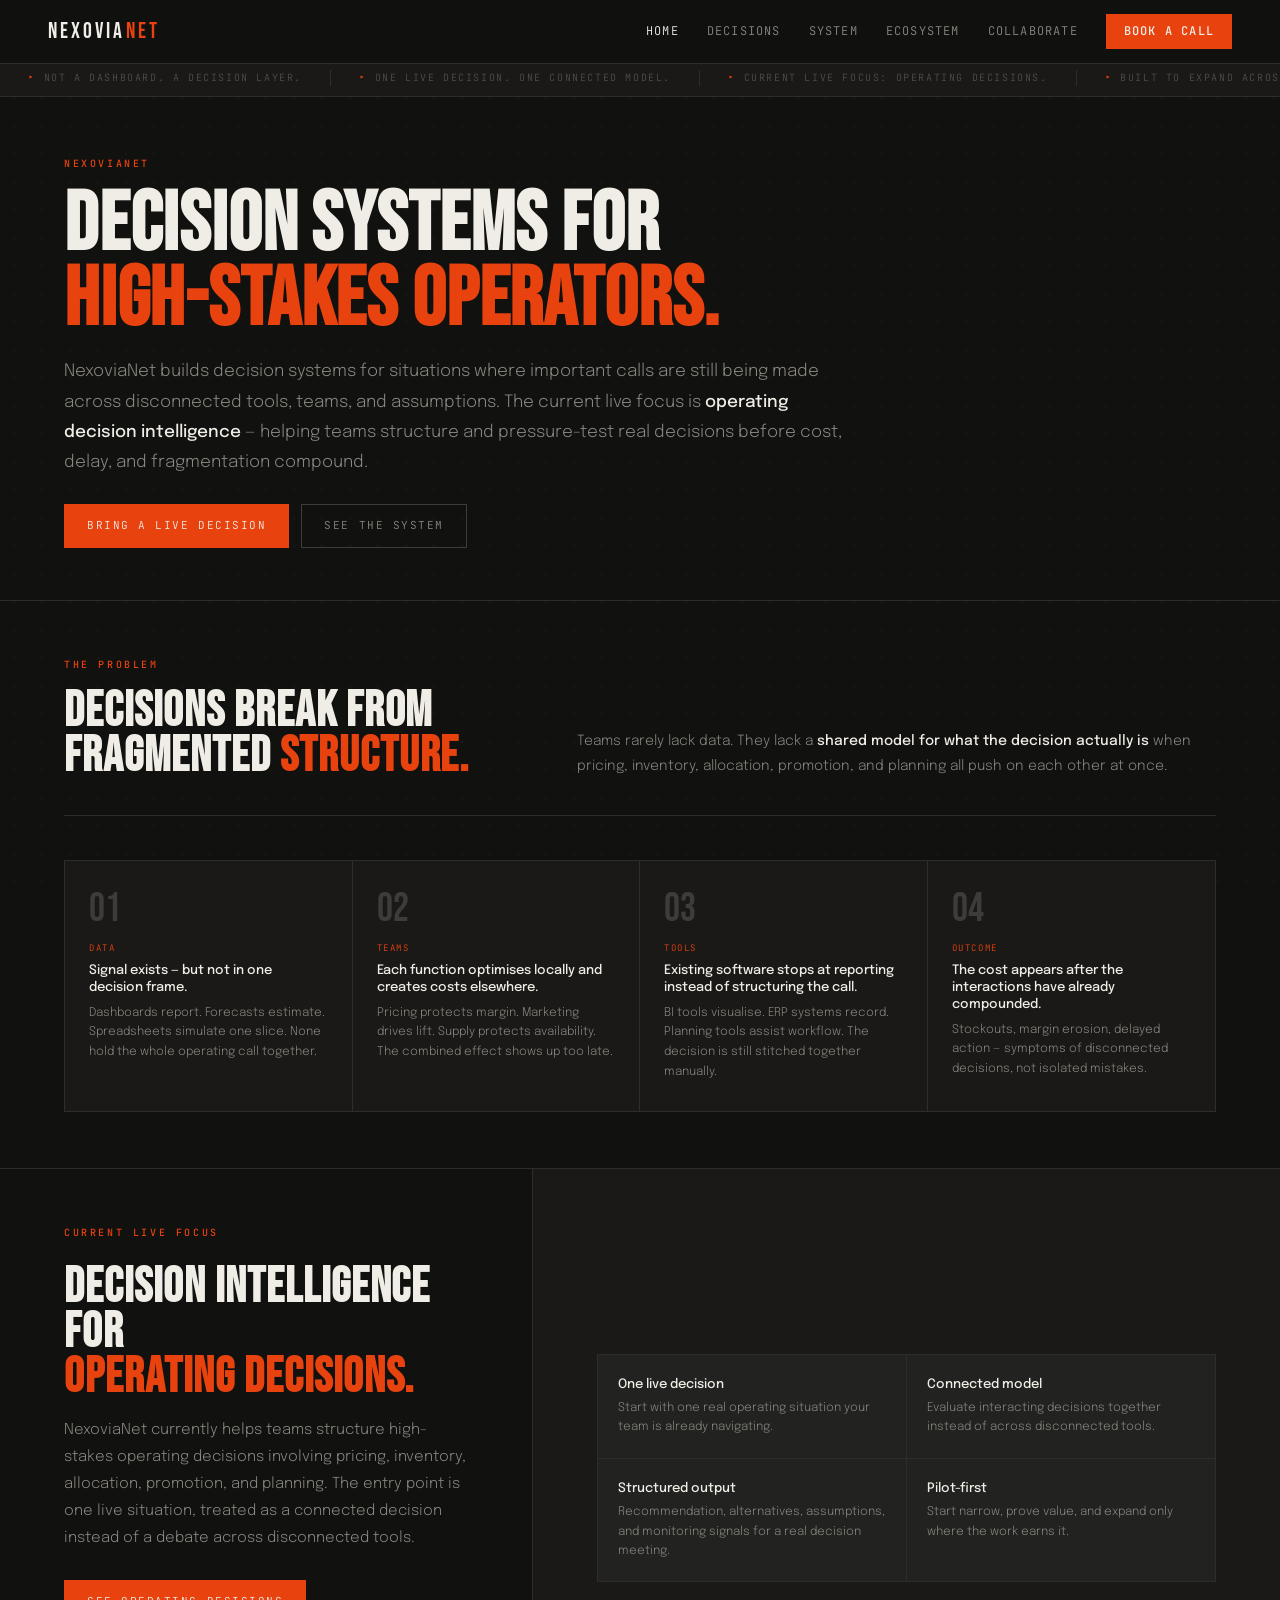
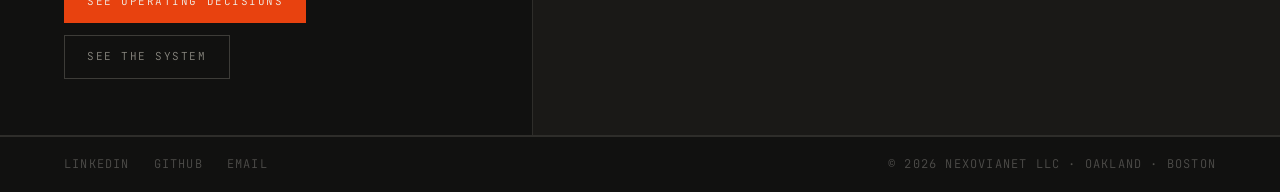
==== commit 44a23123: "fix footnote and ticker" ====
--- a/index.html
+++ b/index.html
@@ -70,7 +70,6 @@
 </style>
 </head>
 <body>
-<script src="assets/shared.js"></script>
 
 <div class="ticker"><div class="ticker-track">
   <div class="ticker-item"><span>▸</span>Not a dashboard. A decision layer.</div>
@@ -174,6 +173,6 @@
     </div>
   </div>
 </div>
-
+<script src="assets/shared.js"></script>
 </body>
 </html>
--- a/assets/style.css
+++ b/assets/style.css
@@ -124,7 +124,7 @@
   overflow: hidden; border-bottom: 1px solid var(--border);
   padding: 10px 0; background: var(--surface);
   position: relative; z-index: 1;
-  margin-top: 10px;
+  margin-top: 60px;
   /* var(--nav-h) */
 }
 .ticker-track { display: flex; white-space: nowrap; animation: ticker 36s linear infinite; }
@@ -292,7 +292,7 @@
 }
 .footer-left { display: flex; gap: 24px; align-items: center; flex-wrap: wrap; }
 .footer-left a, .footer-right {
-  font-family: 'JetBrains Mono', monospace; font-size: 10px;
+  font-family: 'JetBrains Mono', monospace; font-size: 12px;
   letter-spacing: 0.1em; text-transform: uppercase; color: var(--dim); transition: color 0.15s;
 }
 .footer-left a:hover { color: var(--mid); }
@@ -304,7 +304,7 @@
 @media (max-width: 1100px) {
   nav { padding: 0 32px; }
 
-  .page-hero { padding: 0 40px 44px; }
+  .page-hero { padding: 40px 40px 44px; }
 
   .split { grid-template-columns: 1fr; }
   .split-left { border-right: none; border-bottom: 1px solid var(--border); padding: 48px 40px; }
@@ -345,13 +345,14 @@
   /* show burger, hide desktop links */
   .nav-burger { display: flex; }
   .nav-main { display: none; }
-
-  .page-hero {
-    height: 48vh;
-    min-height: 300px;
-    max-height: 480px;
-    padding: 0 24px 36px;
-  }
+  
+.page-hero {
+  height: auto;
+  min-height: 0;
+  max-height: none;
+  padding: 48px 24px 40px;
+  align-items: flex-start;  /* content top-anchored on mobile, no empty gap */
+}
   .page-hero h1 { font-size: clamp(40px, 9vw, 64px); margin-bottom: 16px; }
   .page-hero-sub { font-size: 14px; }
 
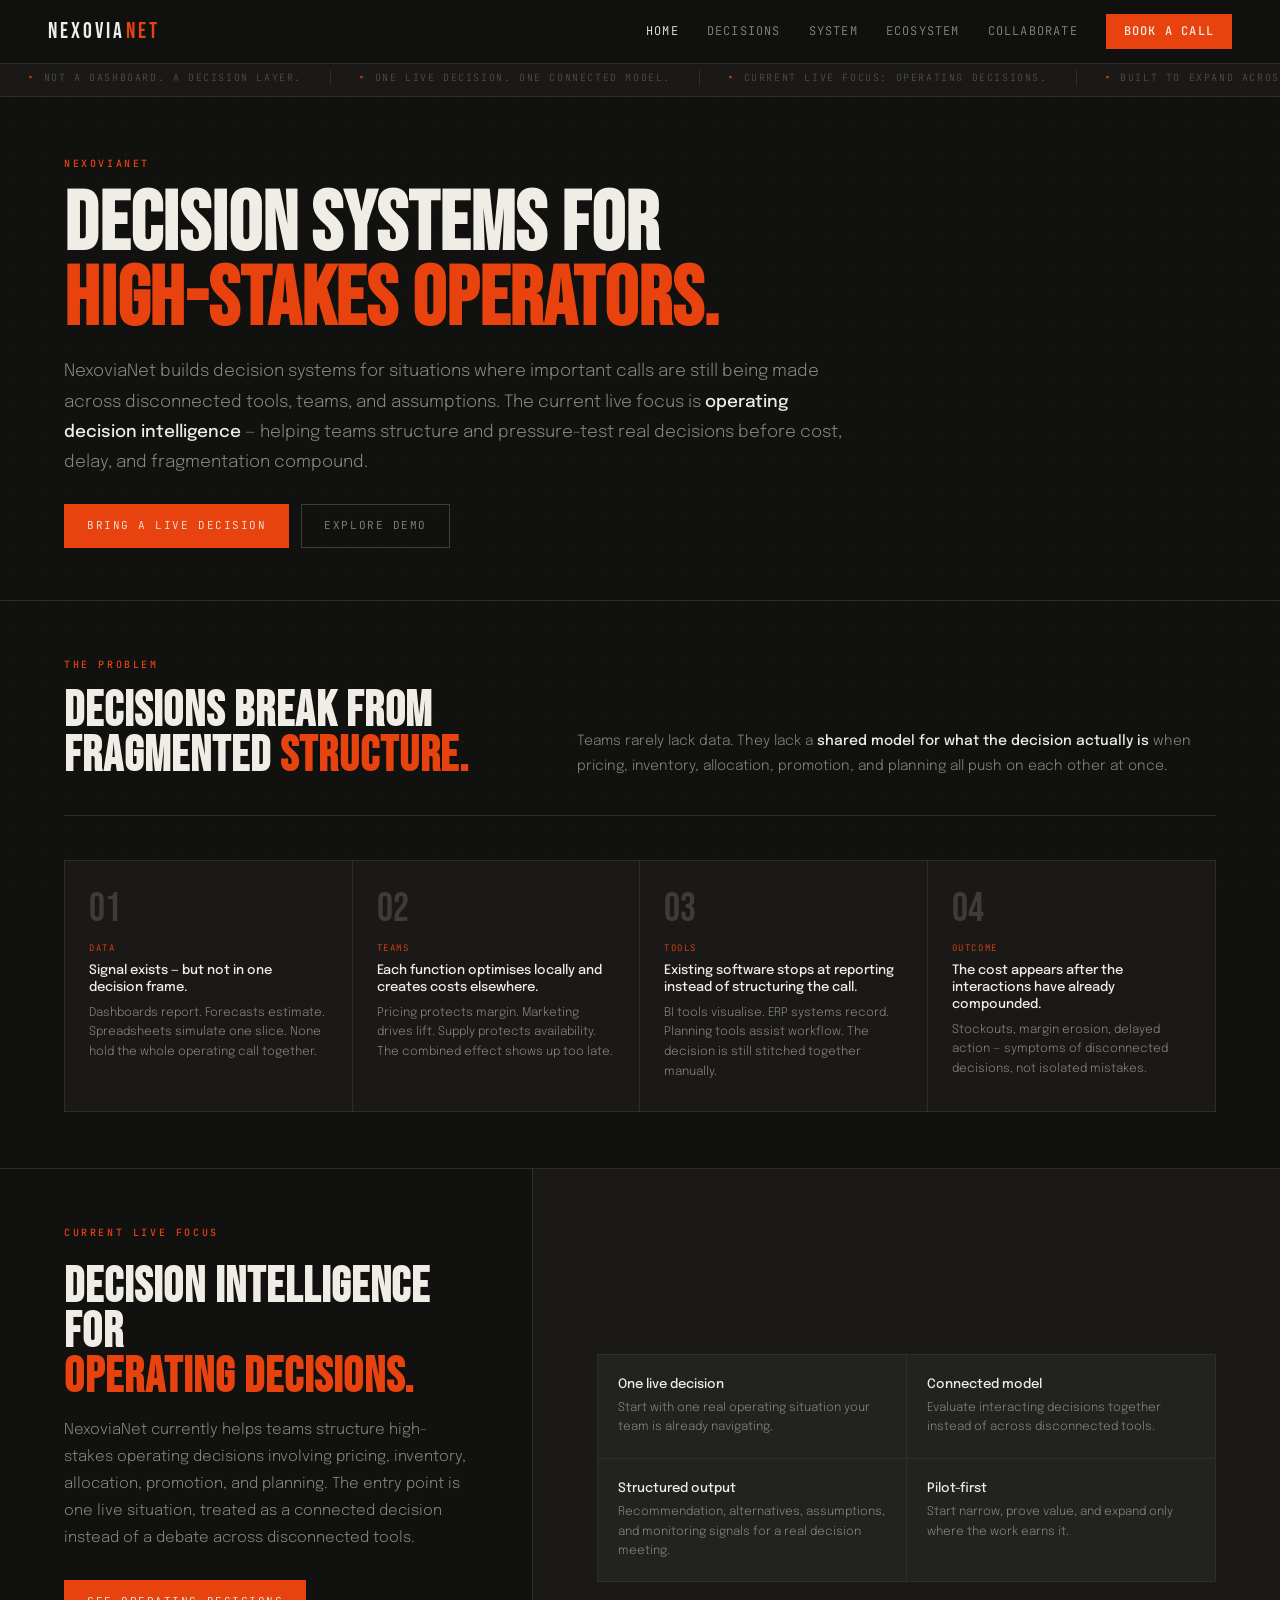
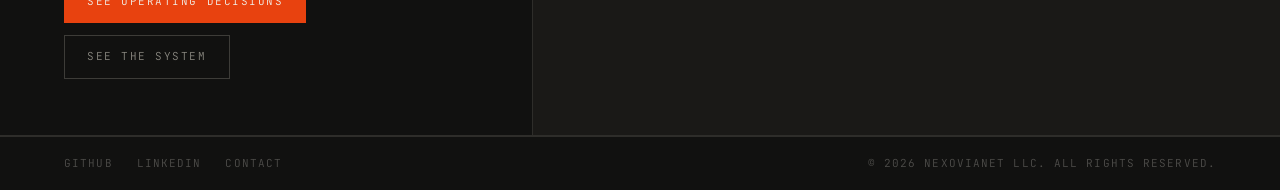
==== commit 6f4ca305: "add demo link" ====
--- a/index.html
+++ b/index.html
@@ -92,7 +92,10 @@
     </p>
     <div class="page-hero-actions">
       <a href="collaborate.html" class="btn-primary">Bring a Live Decision</a>
-      <a href="system.html" class="btn-secondary">See the System</a>
+      <!-- <a href="system.html" class="btn-secondary">See the System</a> -->
+      <a href="https://demo-1-cae.streamlit.app" class="btn-secondary" target="_blank" rel="noopener">
+        Explore Demo
+      </a>
     </div>
   </div>
 </section>
--- a/assets/style.css
+++ b/assets/style.css
@@ -292,7 +292,7 @@
 }
 .footer-left { display: flex; gap: 24px; align-items: center; flex-wrap: wrap; }
 .footer-left a, .footer-right {
-  font-family: 'JetBrains Mono', monospace; font-size: 12px;
+  font-family: 'JetBrains Mono', monospace; font-size: 11px;
   letter-spacing: 0.1em; text-transform: uppercase; color: var(--dim); transition: color 0.15s;
 }
 .footer-left a:hover { color: var(--mid); }
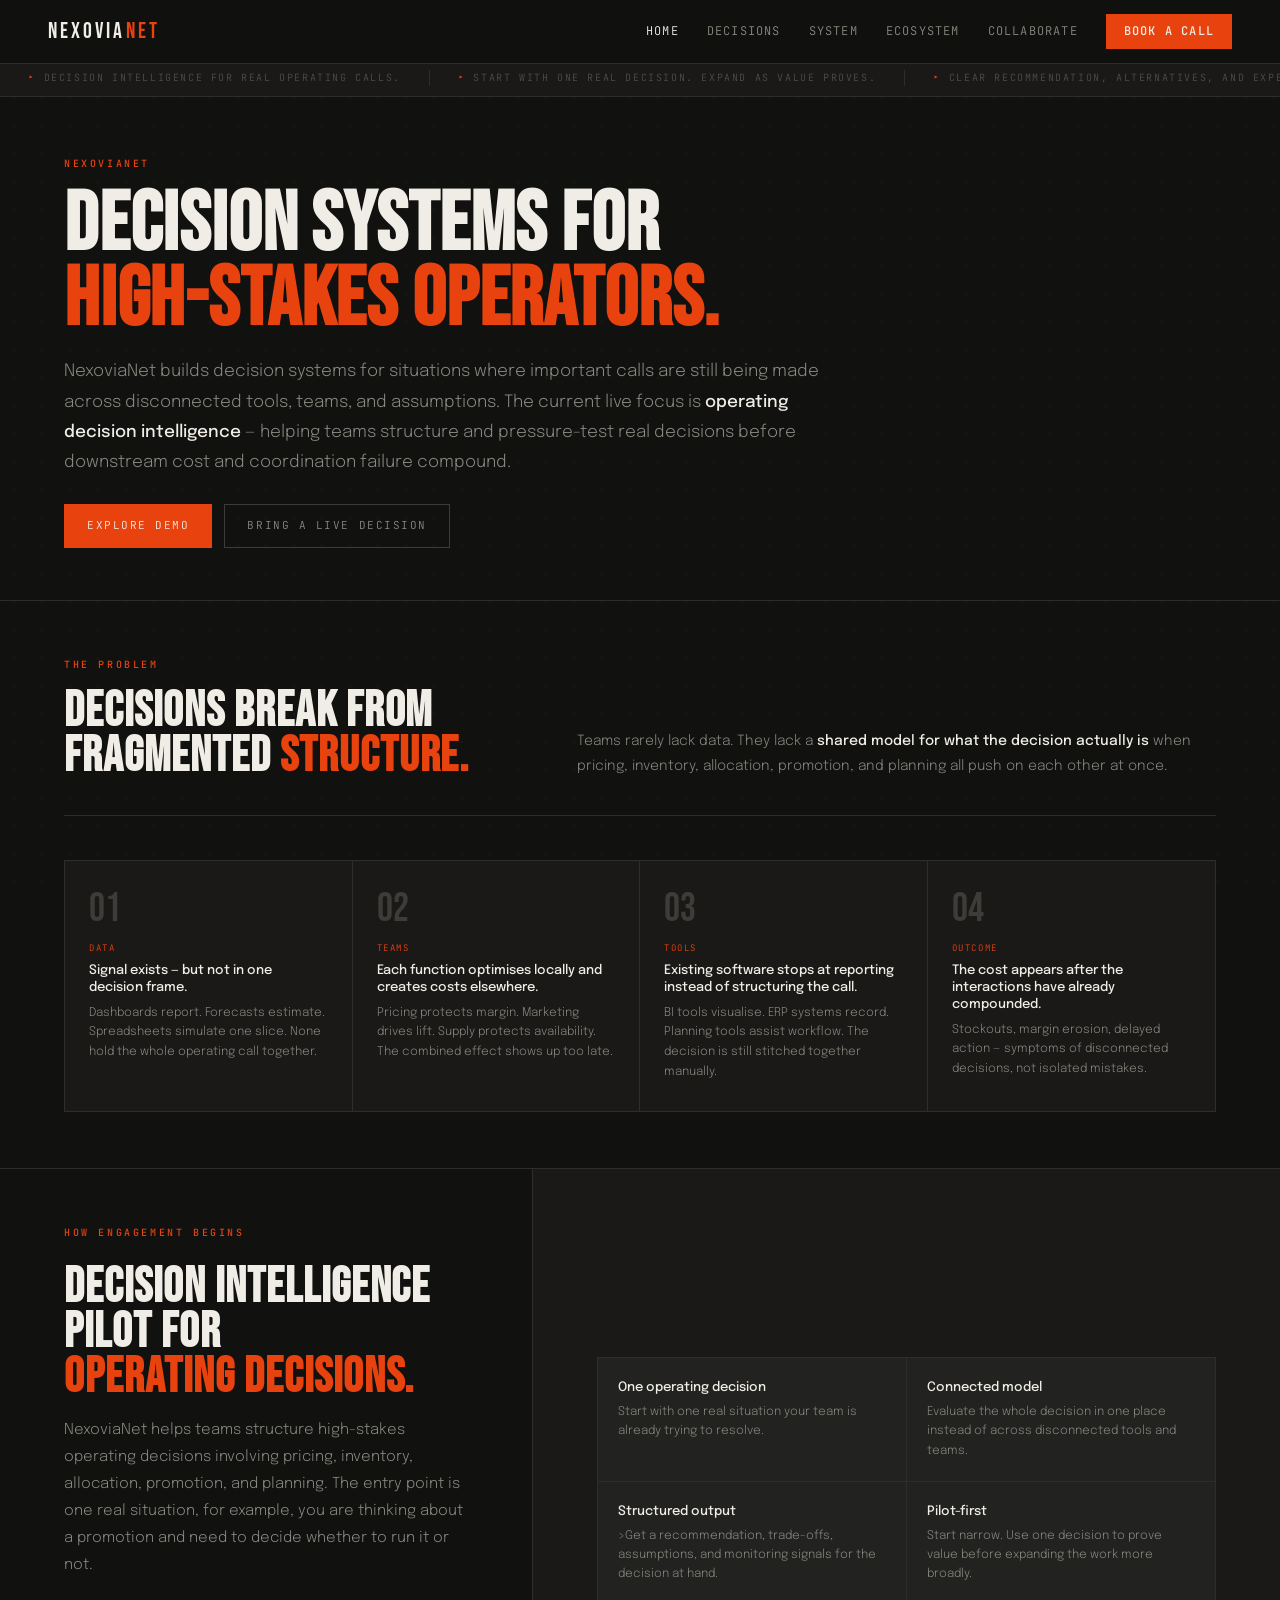
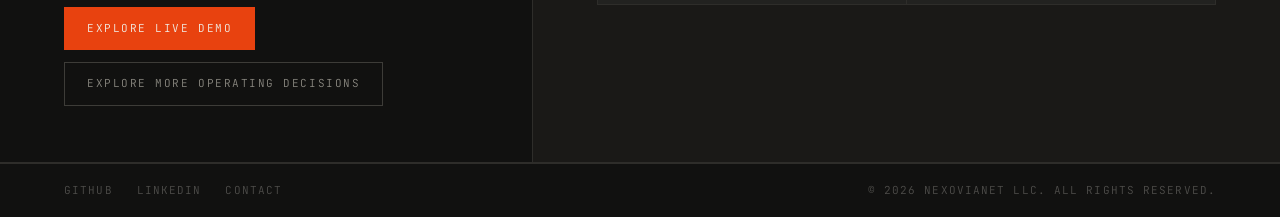
==== commit 51f1c450: "index page cleanup" ====
--- a/index.html
+++ b/index.html
@@ -72,14 +72,13 @@
 <body>
 
 <div class="ticker"><div class="ticker-track">
-  <div class="ticker-item"><span>▸</span>Not a dashboard. A decision layer.</div>
-  <div class="ticker-item"><span>▸</span>One live decision. One connected model.</div>
-  <div class="ticker-item"><span>▸</span>Current live focus: operating decisions.</div>
-  <div class="ticker-item"><span>▸</span>Built to expand across decision surfaces over time.</div>
-  <div class="ticker-item"><span>▸</span>Not a dashboard. A decision layer.</div>
-  <div class="ticker-item"><span>▸</span>One live decision. One connected model.</div>
-  <div class="ticker-item"><span>▸</span>Current live focus: operating decisions.</div>
-  <div class="ticker-item"><span>▸</span>Built to expand across decision surfaces over time.</div>
+  <div class="ticker-item"><span>▸</span>Decision intelligence for real operating calls.</div>
+  <div class="ticker-item"><span>▸</span>Start with one real decision. Expand as value proves.</div>
+  <div class="ticker-item"><span>▸</span>Clear recommendation, alternatives, and expected impact.</div>
+
+  <div class="ticker-item"><span>▸</span>Decision intelligence for real operating calls.</div>
+  <div class="ticker-item"><span>▸</span>Start with one real decision. Expand as value proves.</div>
+  <div class="ticker-item"><span>▸</span>Clear recommendation, alternatives, and expected impact.</div>
 </div></div>
 
 <section class="page-hero">
@@ -87,15 +86,12 @@
     <span class="eyebrow">NexoviaNet</span>
     <h1>Decision systems for <br> <em>high-stakes operators.</em></h1>
     <p class="page-hero-sub">
-      NexoviaNet builds decision systems for situations where important calls are still being made across disconnected tools, teams, and assumptions. 
-      The current live focus is <strong>operating decision intelligence</strong> — helping teams structure and pressure-test real decisions before cost, delay, and fragmentation compound.
+      NexoviaNet builds decision systems for situations where important calls are still being made across disconnected tools, teams, and assumptions.
+      The current live focus is <strong>operating decision intelligence</strong> — helping teams structure and pressure-test real decisions before downstream cost and coordination failure compound.
     </p>
     <div class="page-hero-actions">
-      <a href="collaborate.html" class="btn-primary">Bring a Live Decision</a>
-      <!-- <a href="system.html" class="btn-secondary">See the System</a> -->
-      <a href="https://demo-1-cae.streamlit.app" class="btn-secondary" target="_blank" rel="noopener">
-        Explore Demo
-      </a>
+      <a href="https://demo-promo.streamlit.app" class="btn-primary" target="_blank" rel="noopener"> Explore Demo</a>
+      <a href="collaborate.html" class="btn-secondary">Bring a Live Decision</a>
     </div>
   </div>
 </section>
@@ -142,36 +138,39 @@
 
 <div class="split">
   <div class="split-left">
-    <span class="eyebrow">Current live focus</span>
-    <h2 class="section-h">Decision intelligence for<br><em>operating decisions.</em></h2>
+    <span class="eyebrow">How engagement begins</span>
+    <h2 class="section-h">Decision intelligence pilot for<br><em>operating decisions.</em></h2>
     <p style="font-size:15px;color:var(--mid);line-height:1.8;margin-top:16px;">
-      NexoviaNet currently helps teams structure high-stakes operating decisions involving pricing,
-      inventory, allocation, promotion, and planning. The entry point is one live situation,
-      treated as a connected decision instead of a debate across disconnected tools.
+      NexoviaNet helps teams structure high-stakes operating decisions involving pricing,
+      inventory, allocation, promotion, and planning. The entry point is one real situation,
+      for example, you are thinking about a promotion and need to decide whether to run it or not.
     </p>
     <div class="btn-row" style="margin-top:28px;">
-      <a href="decisions.html" class="btn-primary">See Operating Decisions</a>
-      <a href="system.html" class="btn-secondary">See the System</a>
+      <a href="https://demo-promo.streamlit.app" class="btn-primary" target="_blank" rel="noopener">
+        Explore Live Demo
+      </a>
+      <a href="decisions.html" class="btn-secondary">Explore More Operating Decisions</a>
     </div>
   </div>
 
   <div class="split-right surface">
     <div class="focus-points-grid">
       <div class="focus-point">
-        <div class="fp-title">One live decision</div>
-        <div class="fp-desc">Start with one real operating situation your team is already navigating.</div>
+        <div class="fp-title">One operating decision</div>
+        <div class="fp-desc">Start with one real situation your team is already trying to resolve.</div>
       </div>
       <div class="focus-point">
         <div class="fp-title">Connected model</div>
-        <div class="fp-desc">Evaluate interacting decisions together instead of across disconnected tools.</div>
+        <div class="fp-desc">Evaluate the whole decision in one place instead of across disconnected tools and teams.
+        </div>
       </div>
       <div class="focus-point">
         <div class="fp-title">Structured output</div>
-        <div class="fp-desc">Recommendation, alternatives, assumptions, and monitoring signals for a real decision meeting.</div>
+        <div class="fp-desc">>Get a recommendation, trade-offs, assumptions, and monitoring signals for the decision at hand.</div>
       </div>
       <div class="focus-point">
         <div class="fp-title">Pilot-first</div>
-        <div class="fp-desc">Start narrow, prove value, and expand only where the work earns it.</div>
+        <div class="fp-desc">Start narrow. Use one decision to prove value before expanding the work more broadly.</div>
       </div>
     </div>
   </div>
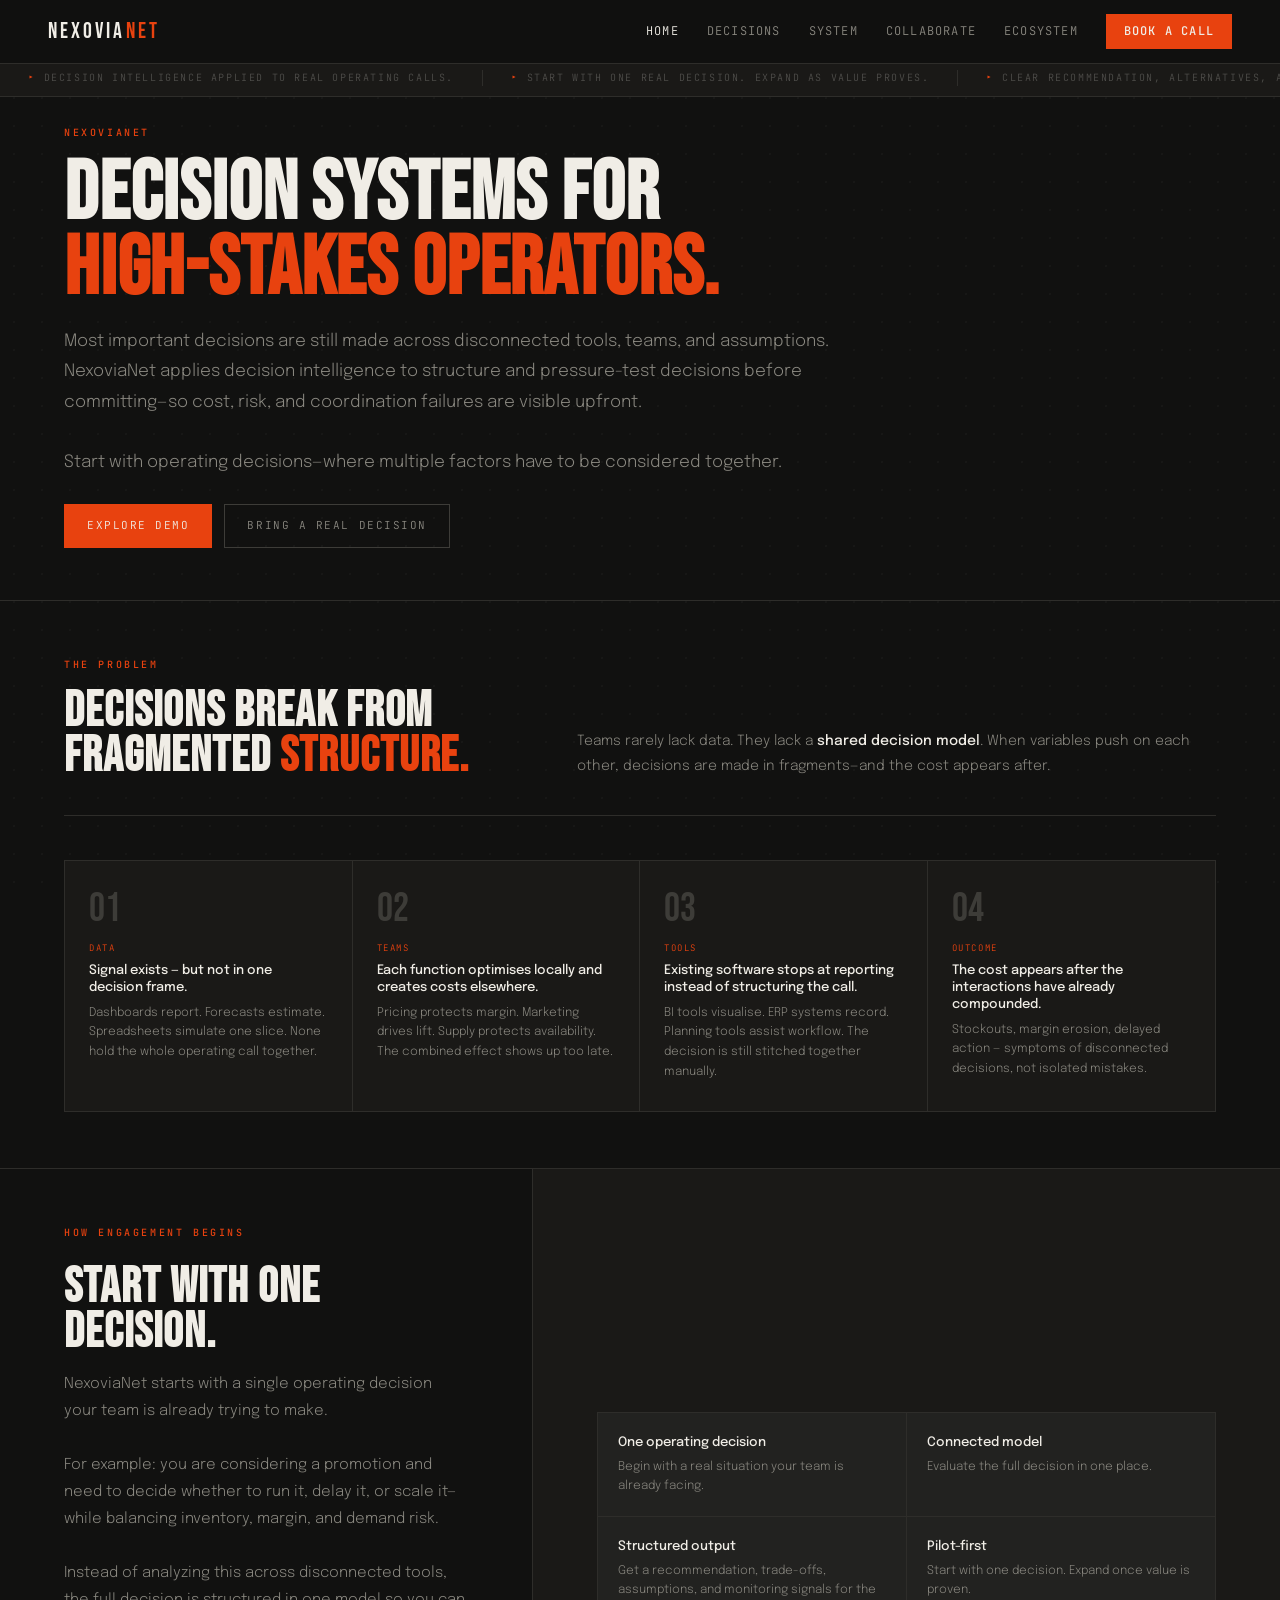
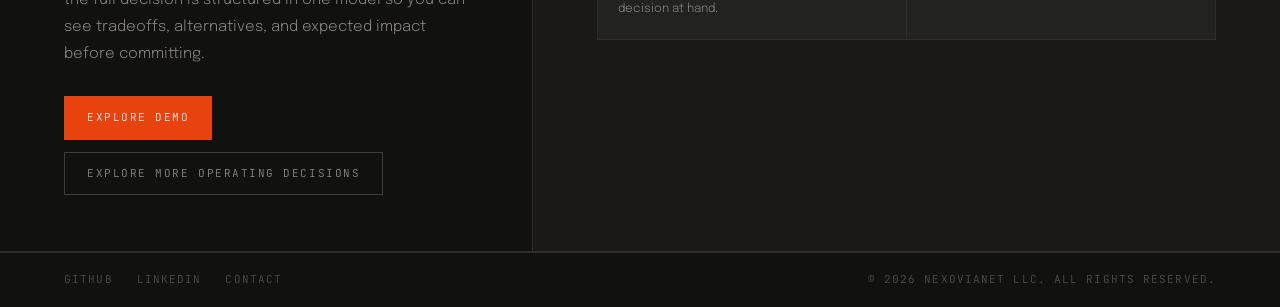
==== commit 805242d4: "index_R2" ====
--- a/index.html
+++ b/index.html
@@ -72,11 +72,11 @@
 <body>
 
 <div class="ticker"><div class="ticker-track">
-  <div class="ticker-item"><span>▸</span>Decision intelligence for real operating calls.</div>
+  <div class="ticker-item"><span>▸</span>Decision intelligence applied to real operating calls.</div>
   <div class="ticker-item"><span>▸</span>Start with one real decision. Expand as value proves.</div>
   <div class="ticker-item"><span>▸</span>Clear recommendation, alternatives, and expected impact.</div>
 
-  <div class="ticker-item"><span>▸</span>Decision intelligence for real operating calls.</div>
+  <div class="ticker-item"><span>▸</span>Decision intelligence applied to real operating calls.</div>
   <div class="ticker-item"><span>▸</span>Start with one real decision. Expand as value proves.</div>
   <div class="ticker-item"><span>▸</span>Clear recommendation, alternatives, and expected impact.</div>
 </div></div>
@@ -86,12 +86,14 @@
     <span class="eyebrow">NexoviaNet</span>
     <h1>Decision systems for <br> <em>high-stakes operators.</em></h1>
     <p class="page-hero-sub">
-      NexoviaNet builds decision systems for situations where important calls are still being made across disconnected tools, teams, and assumptions.
-      The current live focus is <strong>operating decision intelligence</strong> — helping teams structure and pressure-test real decisions before downstream cost and coordination failure compound.
+      Most important decisions are still made across disconnected tools, teams, and assumptions.
+      NexoviaNet applies decision intelligence to structure and pressure-test decisions before committing—so cost, risk, and coordination failures are visible upfront.
+      <br><br>
+      Start with operating decisions—where multiple factors have to be considered together.
     </p>
     <div class="page-hero-actions">
-      <a href="https://demo-promo.streamlit.app" class="btn-primary" target="_blank" rel="noopener"> Explore Demo</a>
-      <a href="collaborate.html" class="btn-secondary">Bring a Live Decision</a>
+      <a href="https://demo-promo.streamlit.app" class="btn-primary" target="_blank" rel="noopener"> Explore demo</a>
+      <a href="collaborate.html" class="btn-secondary">Bring a real decision</a>
     </div>
   </div>
 </section>
@@ -103,8 +105,8 @@
       <h2 class="section-h">Decisions break from<br>fragmented <em>structure.</em></h2>
     </div>
     <p class="section-desc">
-      Teams rarely lack data. They lack a <strong>shared model for what the decision actually is</strong>
-      when pricing, inventory, allocation, promotion, and planning all push on each other at once.
+      Teams rarely lack data. They lack a <strong>shared decision model</strong>.
+      When variables push on each other, decisions are made in fragments—and the cost appears after.
     </p>
   </div>
 
@@ -139,17 +141,19 @@
 <div class="split">
   <div class="split-left">
     <span class="eyebrow">How engagement begins</span>
-    <h2 class="section-h">Decision intelligence pilot for<br><em>operating decisions.</em></h2>
+    <h2 class="section-h">Start with one decision.</h2>
     <p style="font-size:15px;color:var(--mid);line-height:1.8;margin-top:16px;">
-      NexoviaNet helps teams structure high-stakes operating decisions involving pricing,
-      inventory, allocation, promotion, and planning. The entry point is one real situation,
-      for example, you are thinking about a promotion and need to decide whether to run it or not.
+      NexoviaNet starts with a single operating decision your team is already trying to make.
+      <br><br>
+      For example: you are considering a promotion and need to decide whether to run it, delay it, or scale it—while balancing inventory, margin, and demand risk.
+      <br><br>
+      Instead of analyzing this across disconnected tools, the full decision is structured in one model so you can see tradeoffs, alternatives, and expected impact before committing.
     </p>
     <div class="btn-row" style="margin-top:28px;">
       <a href="https://demo-promo.streamlit.app" class="btn-primary" target="_blank" rel="noopener">
-        Explore Live Demo
+        Explore Demo
       </a>
-      <a href="decisions.html" class="btn-secondary">Explore More Operating Decisions</a>
+      <a href="decisions.html" class="btn-secondary">Explore more operating decisions</a>
     </div>
   </div>
 
@@ -157,20 +161,20 @@
     <div class="focus-points-grid">
       <div class="focus-point">
         <div class="fp-title">One operating decision</div>
-        <div class="fp-desc">Start with one real situation your team is already trying to resolve.</div>
+        <div class="fp-desc">Begin with a real situation your team is already facing.</div>
       </div>
       <div class="focus-point">
         <div class="fp-title">Connected model</div>
-        <div class="fp-desc">Evaluate the whole decision in one place instead of across disconnected tools and teams.
+        <div class="fp-desc">Evaluate the full decision in one place.
         </div>
       </div>
       <div class="focus-point">
         <div class="fp-title">Structured output</div>
-        <div class="fp-desc">>Get a recommendation, trade-offs, assumptions, and monitoring signals for the decision at hand.</div>
+        <div class="fp-desc">Get a recommendation, trade-offs, assumptions, and monitoring signals for the decision at hand.</div>
       </div>
       <div class="focus-point">
         <div class="fp-title">Pilot-first</div>
-        <div class="fp-desc">Start narrow. Use one decision to prove value before expanding the work more broadly.</div>
+        <div class="fp-desc">Start with one decision. Expand once value is proven.</div>
       </div>
     </div>
   </div>
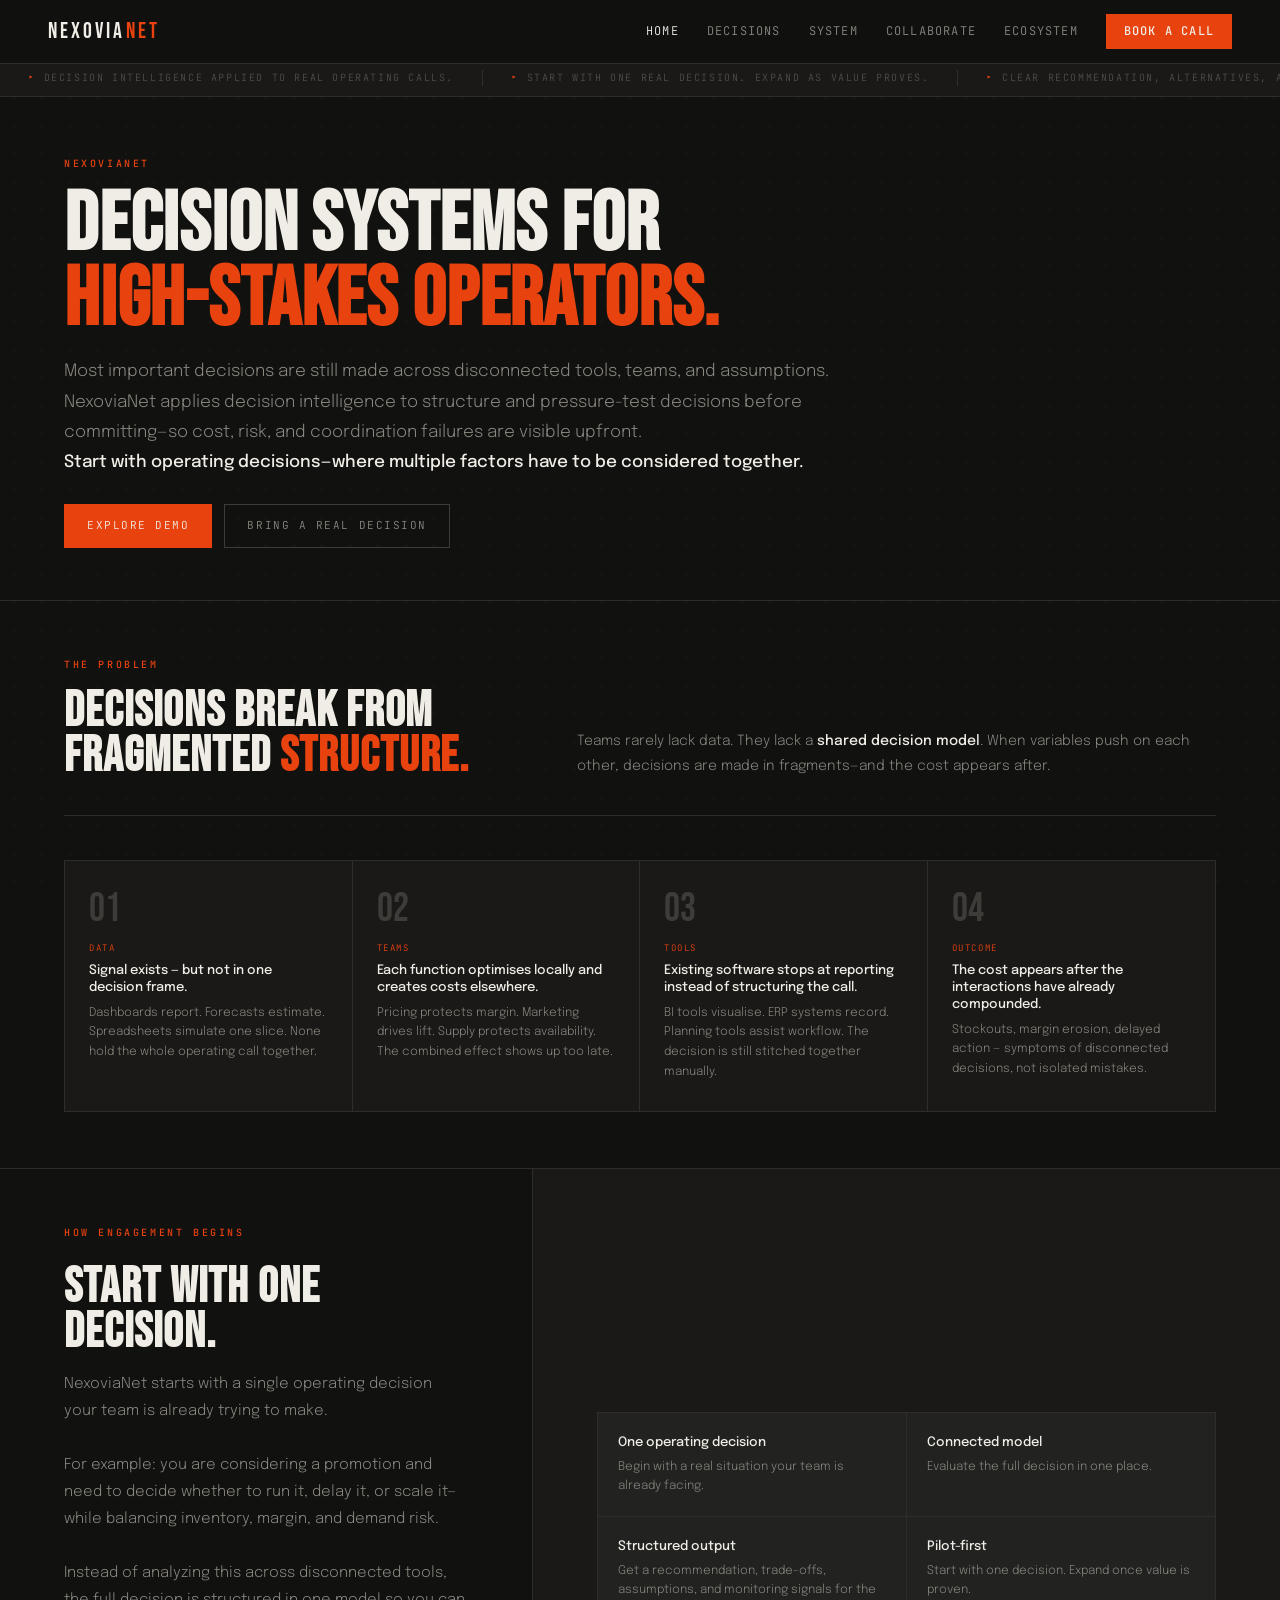
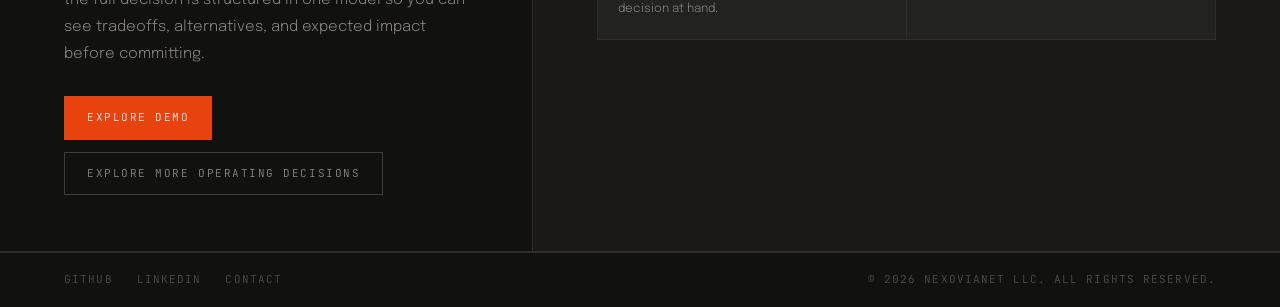
==== commit 56616a86: "index_R2.1" ====
--- a/index.html
+++ b/index.html
@@ -88,8 +88,8 @@
     <p class="page-hero-sub">
       Most important decisions are still made across disconnected tools, teams, and assumptions.
       NexoviaNet applies decision intelligence to structure and pressure-test decisions before committing—so cost, risk, and coordination failures are visible upfront.
-      <br><br>
-      Start with operating decisions—where multiple factors have to be considered together.
+      <br>
+      <strong>Start with operating decisions—where multiple factors have to be considered together.</strong>
     </p>
     <div class="page-hero-actions">
       <a href="https://demo-promo.streamlit.app" class="btn-primary" target="_blank" rel="noopener"> Explore demo</a>
